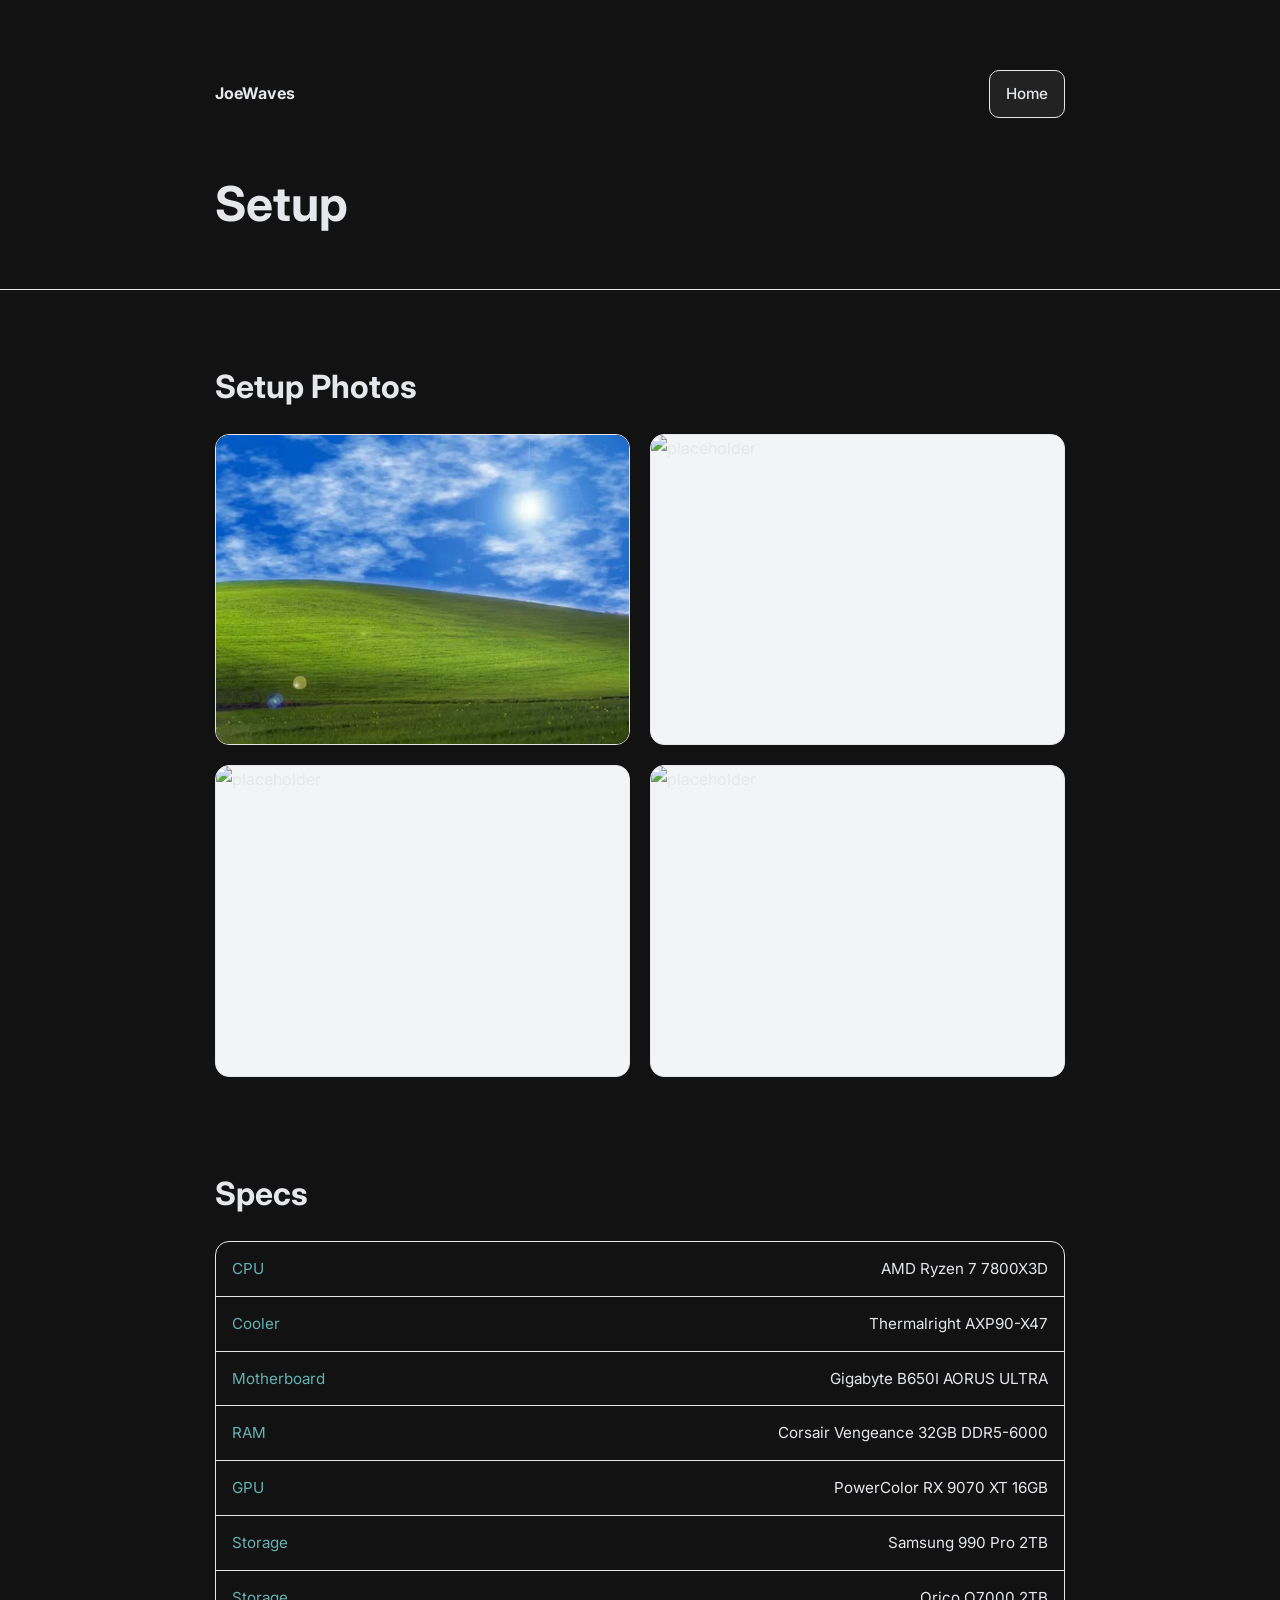
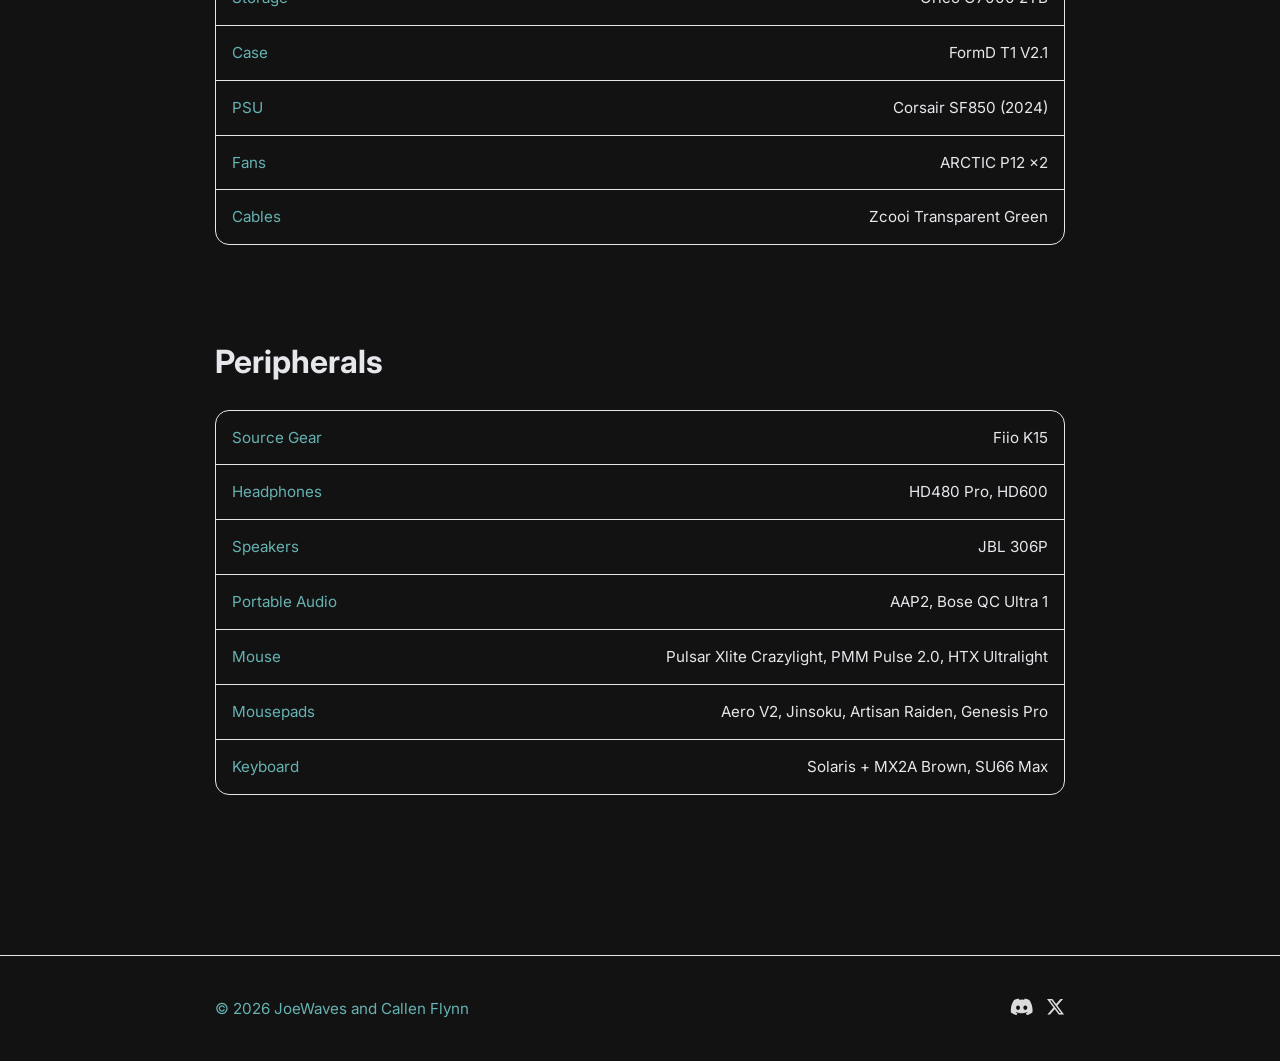
==== setup.html @ bd787885 "Update setup.html" ====
<!DOCTYPE html>
<html lang="en">
<head>
<meta charset="UTF-8">
<meta name="viewport" content="width=device-width, initial-scale=1.0">
<title>Setup | JoeWaves</title>

<link rel="preconnect" href="https://fonts.googleapis.com">
<link rel="preconnect" href="https://fonts.gstatic.com" crossorigin>
<link href="https://fonts.googleapis.com/css2?family=Inter:wght@400;500;600;700;800&display=swap" rel="stylesheet">

<link rel="stylesheet" href="style.css">
<link rel="stylesheet" href="https://cdnjs.cloudflare.com/ajax/libs/font-awesome/6.6.0/css/all.min.css">
</head>

<body>

<header>
<div class="container">

<nav>
    <div class="logo">JoeWaves</div>

    <div class="links">
        <a class="button" href="index.html">Home</a>

    </div>
</nav>

<div class="hero">
    <h1>Setup</h1>
    <p></p>
</div>

</div>
</header>

<main class="container">

<section>
<h2>Setup Photos</h2>

<div class="gallery">
    <img src="assets/3376308.webp" alt="placeholder">
    <img src="assets/124.webp" alt="placeholder">
    <img src="assets/444.webp" alt="placeholder">
    <img src="assets/mojaave.jpg" alt="placeholder">
<!--    <img src="images/setup-1.jpg" alt="Setup photo 1">
    <img src="images/setup-2.jpg" alt="Setup photo 2">
    <img src="images/setup-3.jpg" alt="Setup photo 3">
    <img src="images/setup-4.jpg" alt="Setup photo 4"> -->
     
</div>
</section>

<section>
<h2>Specs</h2>

<div class="specs">

<div class="row"><span>CPU</span><span>AMD Ryzen 7 7800X3D</span></div>
<div class="row"><span>Cooler</span><span>Thermalright AXP90-X47</span></div>
<div class="row"><span>Motherboard</span><span>Gigabyte B650I AORUS ULTRA</span></div>
<div class="row"><span>RAM</span><span>Corsair Vengeance 32GB DDR5-6000</span></div>
<div class="row"><span>GPU</span><span>PowerColor RX 9070 XT 16GB</span></div>
<div class="row"><span>Storage</span><span>Samsung 990 Pro 2TB</span></div>
<div class="row"><span>Storage</span><span>Orico O7000 2TB</span></div>
<div class="row"><span>Case</span><span>FormD T1 V2.1</span></div>
<div class="row"><span>PSU</span><span>Corsair SF850 (2024)</span></div>
<div class="row"><span>Fans</span><span>ARCTIC P12 ×2</span></div>
<div class="row"><span>Cables</span><span>Zcooi Transparent Green</span></div>

</div>
</section>

<!-- AUDIO / PERIPHERALS -->
<section>
<h2>Peripherals</h2>

<div class="specs">

<div class="row">
    <span>Source Gear</span>
    <span>Fiio K15</span>
</div>

<div class="row">
    <span>Headphones</span>
    <span>HD480 Pro, HD600</span>
</div>

<div class="row">
    <span>Speakers</span>
    <span>JBL 306P</span>
</div>

<div class="row">
    <span>Portable Audio</span>
    <span>AAP2, Bose QC Ultra 1</span>
</div>

<div class="row">
    <span>Mouse</span>
    <span>Pulsar Xlite Crazylight, PMM Pulse 2.0, HTX Ultralight</span>
</div>

<div class="row">
    <span>Mousepads</span>
    <span>Aero V2, Jinsoku, Artisan Raiden, Genesis Pro</span>
</div>

<div class="row">
    <span>Keyboard</span>
    <span>Solaris + MX2A Brown, SU66 Max</span>
</div>

</div>
</section>

</main>
<footer>
  <div class="container">
    <span>© 2026 JoeWaves and Callen Flynn </span>

    <div>
      <a href="https://discord.com/users/1365777371340214383" target="_blank">
        <i class="fa-brands fa-discord fa-lg"></i>
      </a>

      <a href="https://x.com/liltimmyonyt" target="_blank">
        <i class="fa-brands fa-x-twitter fa-lg"></i>
      </a>
    </div>
  </div>
</footer>

</body>
</html>
---- style.css ----
:root{
    --bg:#121212;
    --text:#e5e7eb;
    --muted:#66b2b2;
    --border:#e5e7eb;
    --accent:#66b2b2;
    --code:#222222;
}

*{
    margin:0;
    padding:0;
    box-sizing:border-box;
}

html{
    scroll-behavior:smooth;
}

body{
    background:var(--bg);
    color:var(--text);
    font-family:Inter,system-ui,sans-serif;
    line-height:1.7;
}

.container{
    width:min(850px,92%);
    margin:auto;
}

header{
    padding:70px 0 40px;
    border-bottom:1px solid var(--border);
}

nav{
    display:flex;
    justify-content:space-between;
    align-items:center;
    margin-bottom:60px;
}

.logo{
    font-weight:700;
    font-size:1rem;
}

.links{
    display:flex;
    gap:12px;
}

.button{
    text-decoration:none;
    color:var(--text);
    border:1px solid var(--border);
    border-radius:10px;
    padding:10px 16px;
    transition:.15s;
    font-weight:500;
    background:#222222;
    cursor:pointer;
    font-size:.95rem;
}

.button:hover{
    background:#020202;
}

.hero h1{
    font-size:3rem;
    line-height:1.1;
    margin-bottom:16px;
}

.hero p{
    color:var(--muted);
    max-width:650px;
    font-size:1.1rem;
}

main{
    padding:70px 0;
}

section{
    margin-bottom:90px;
}

h2{
    font-size:2rem;
    margin-bottom:20px;
}

p{
    color:var(--muted);
    margin-bottom:18px;
}

.contact-box{
    display:flex;
    flex-direction:column;
    gap:16px;
    max-width:700px;
}

input,
textarea{
    width:100%;
    padding:14px 16px;
    border:1px solid var(--border);
    border-radius:10px;
    font-family:inherit;
    font-size:1rem;
    resize:vertical;
    outline:none;
}

input:focus,
textarea:focus{
    border-color:var(--accent);
}

code{
    background:#f3f4f6;
    padding:3px 7px;
    border-radius:6px;
    font-family:Consolas,monospace;
}

pre{
    background:var(--code);
    color:white;
    padding:22px;
    border-radius:14px;
    overflow:auto;
    margin-top:20px;
}

pre code{
    background:none;
    color:inherit;
    padding:0;
}

footer{
    border-top:1px solid var(--border);
    padding:40px 0;
    color:var(--muted);
    font-size:.95rem;
}
.icon-button{
    display:flex;
    align-items:center;
    justify-content:center;
    gap:8px;

    text-decoration:none;
    color:var(--text);

    border:1px solid var(--border);
    border-radius:10px;

    padding:10px 16px;

    transition:.15s;
    background:white;
    font-weight:500;
}

.icon-button:hover{
    background:#f5f5f5;
}

.icon-button i{
    font-size:18px;
}
.grid{
    display:grid;
    grid-template-columns:repeat(auto-fit, minmax(220px, 1fr));
    gap:18px;
}

.item{
    border:1px solid var(--border);
    border-radius:14px;
    padding:14px;
    background:white;
}

.item img{
    width:100%;
    height:160px;
    object-fit:cover;
    border-radius:10px;
    background:#f3f4f6;
    margin-bottom:10px;
}

.item h3{
    font-size:1rem;
    margin-bottom:4px;
}

.item p{
    font-size:.9rem;
    color:var(--muted);
    margin:0;
}
.gallery{
    display:grid;
    grid-template-columns:1fr;
    gap:14px;
}

.gallery img{
    width:100%;
    border-radius:14px;
    border:1px solid var(--border);
    background:#f3f4f6;
}

.specs{
    border:1px solid var(--border);
    border-radius:14px;
    overflow:hidden;
}

.row{
    display:flex;
    justify-content:space-between;
    padding:14px 16px;
    border-bottom:1px solid var(--border);
    font-size:.95rem;
}

.row:last-child{
    border-bottom:none;
}

.row span:first-child{
    color:var(--muted);
}
footer{
    border-top:1px solid var(--border);
    padding:40px 0;
    color:var(--muted);
    font-size:.95rem;
}

footer .container{
    display:flex;
    align-items:center;
    justify-content:space-between;
    gap:12px;
    flex-wrap:wrap;
}

footer{
    color:var(--muted);
}
footer a{
    display:inline-flex;
    align-items:center;
    justify-content:center;

    margin-left:8px;
    color:white;
    text-decoration:none;

    transition:0.2s ease;
    opacity:0.85;
}

footer a:hover{
    opacity:1;
    transform:translateY(-2px);
}

footer i{
    color:white;
    font-size:1.2rem;
}
.gallery{
    display:grid;
    grid-template-columns:repeat(auto-fit, minmax(280px, 1fr));
    gap:20px;
    margin-top:20px;
}

.gallery img{
    width:100%;
    aspect-ratio:4 / 3;
    object-fit:cover;
    display:block;

    border:1px solid var(--border);
    border-radius:14px;
    background:#f3f4f6;

    transition:transform .2s ease, box-shadow .2s ease;
}

.gallery img:hover{
    transform:scale(1.03);
    box-shadow:0 8px 20px rgba(0,0,0,.25);
}

@media (max-width:768px){
    .gallery{
        grid-template-columns:1fr;
    }
}
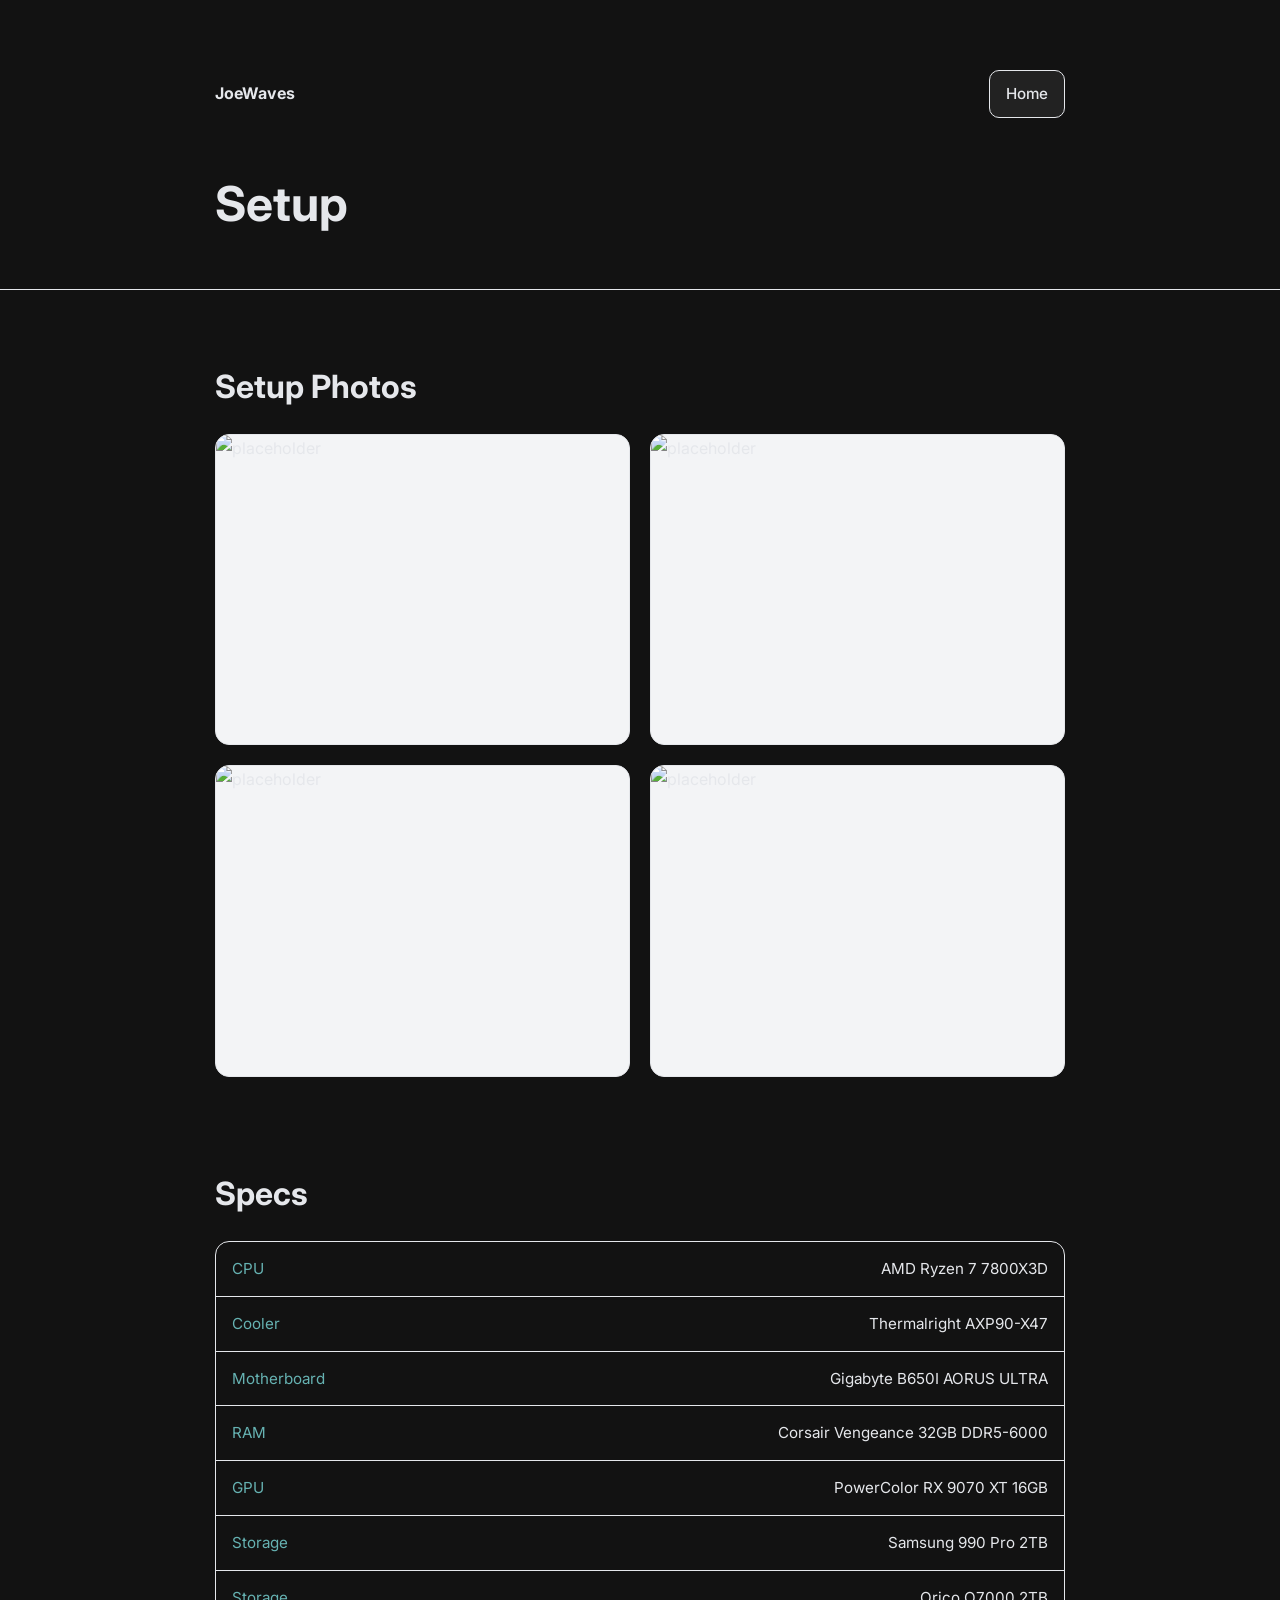
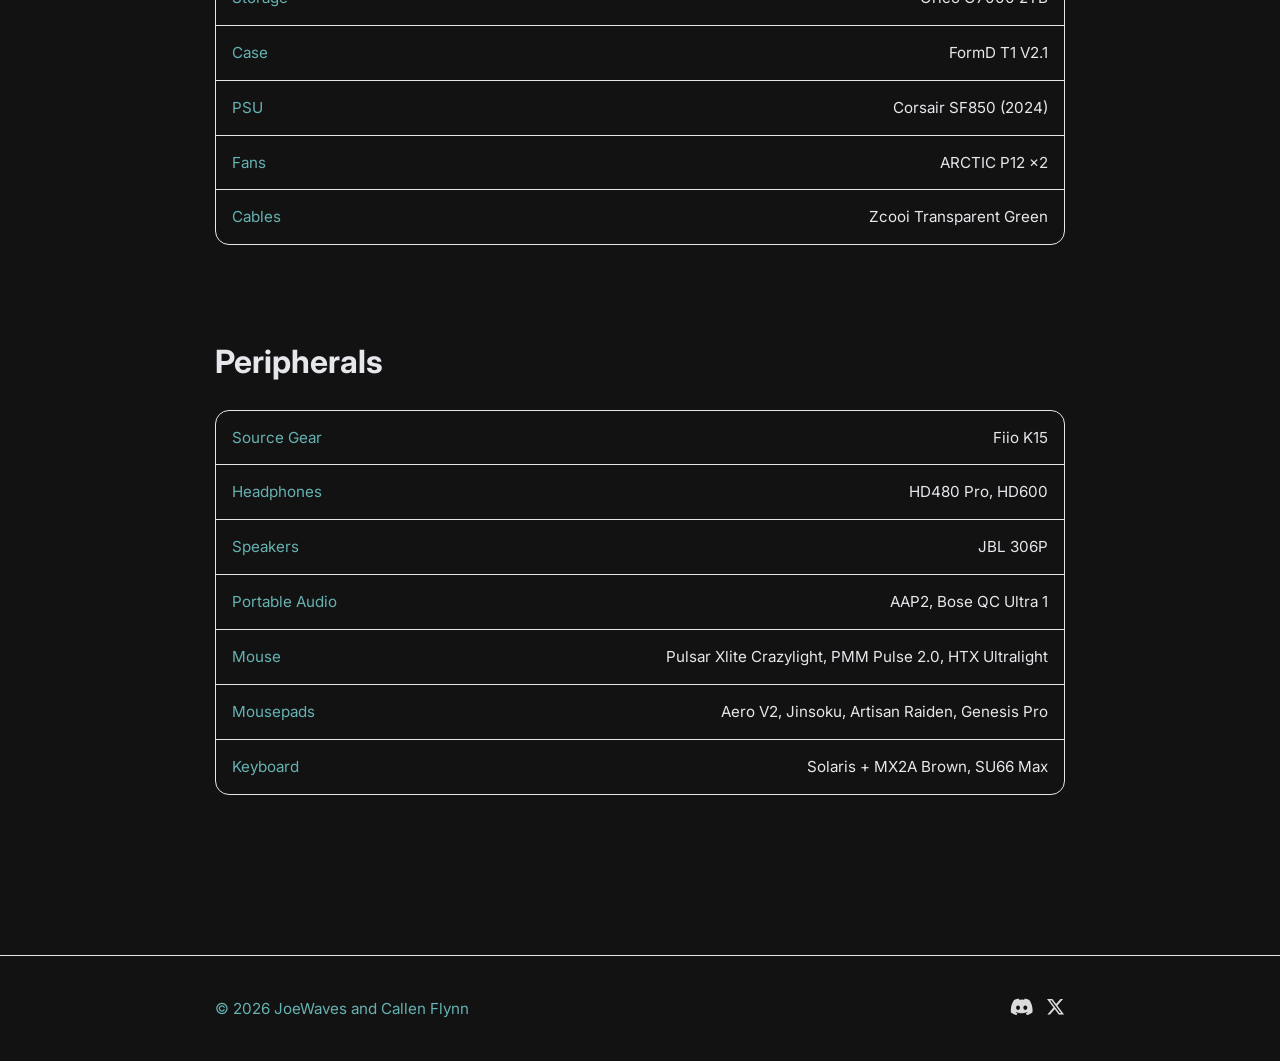
==== commit e7dee831: "Update setup.html" ====
--- a/setup.html
+++ b/setup.html
@@ -41,10 +41,10 @@
 <h2>Setup Photos</h2>
 
 <div class="gallery">
-    <img src="assets/3376308.webp" alt="placeholder">
-    <img src="assets/124.webp" alt="placeholder">
-    <img src="assets/444.webp" alt="placeholder">
-    <img src="assets/mojaave.jpg" alt="placeholder">
+    <img src="assets/shit.webp" alt="placeholder">
+    <img src="assets/shit.webp" alt="placeholder">
+    <img src="assets/shit.webp" alt="placeholder">
+    <img src="assets/shit.webp" alt="placeholder">
 <!--    <img src="images/setup-1.jpg" alt="Setup photo 1">
     <img src="images/setup-2.jpg" alt="Setup photo 2">
     <img src="images/setup-3.jpg" alt="Setup photo 3">
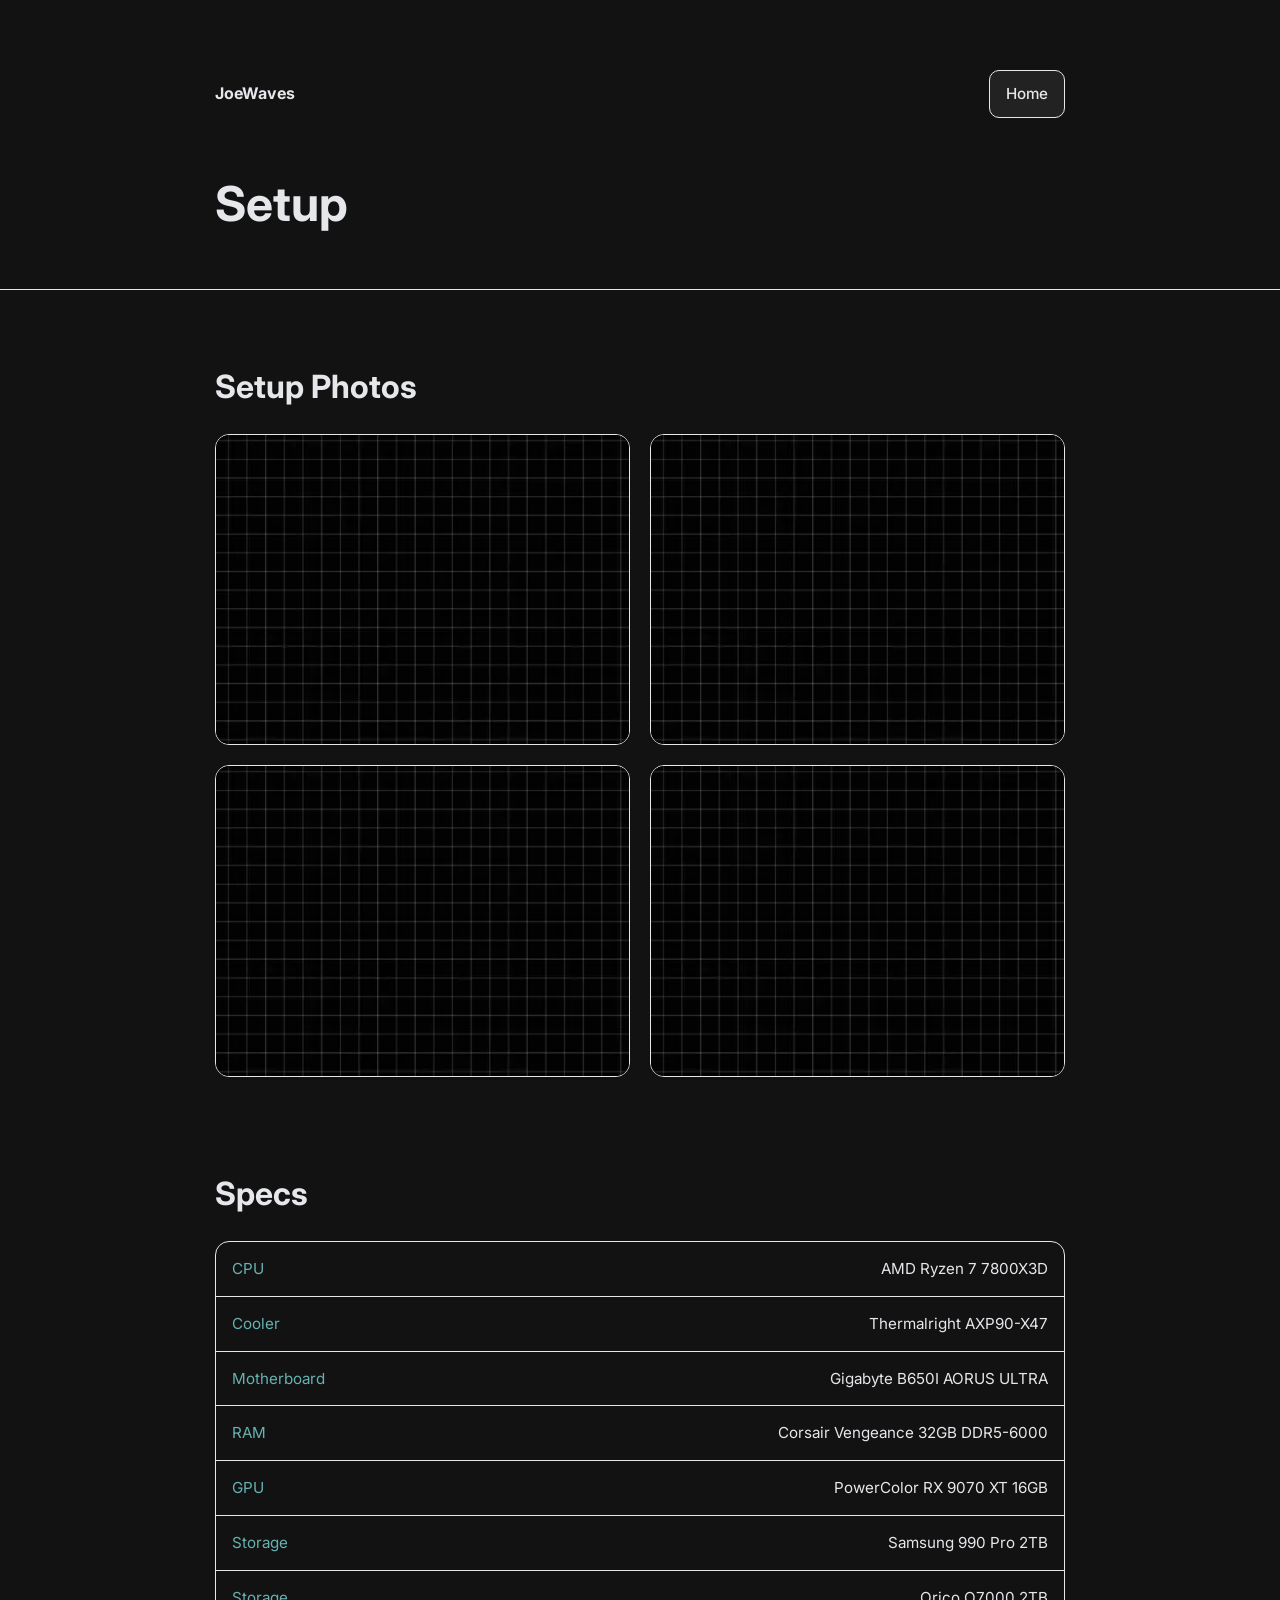
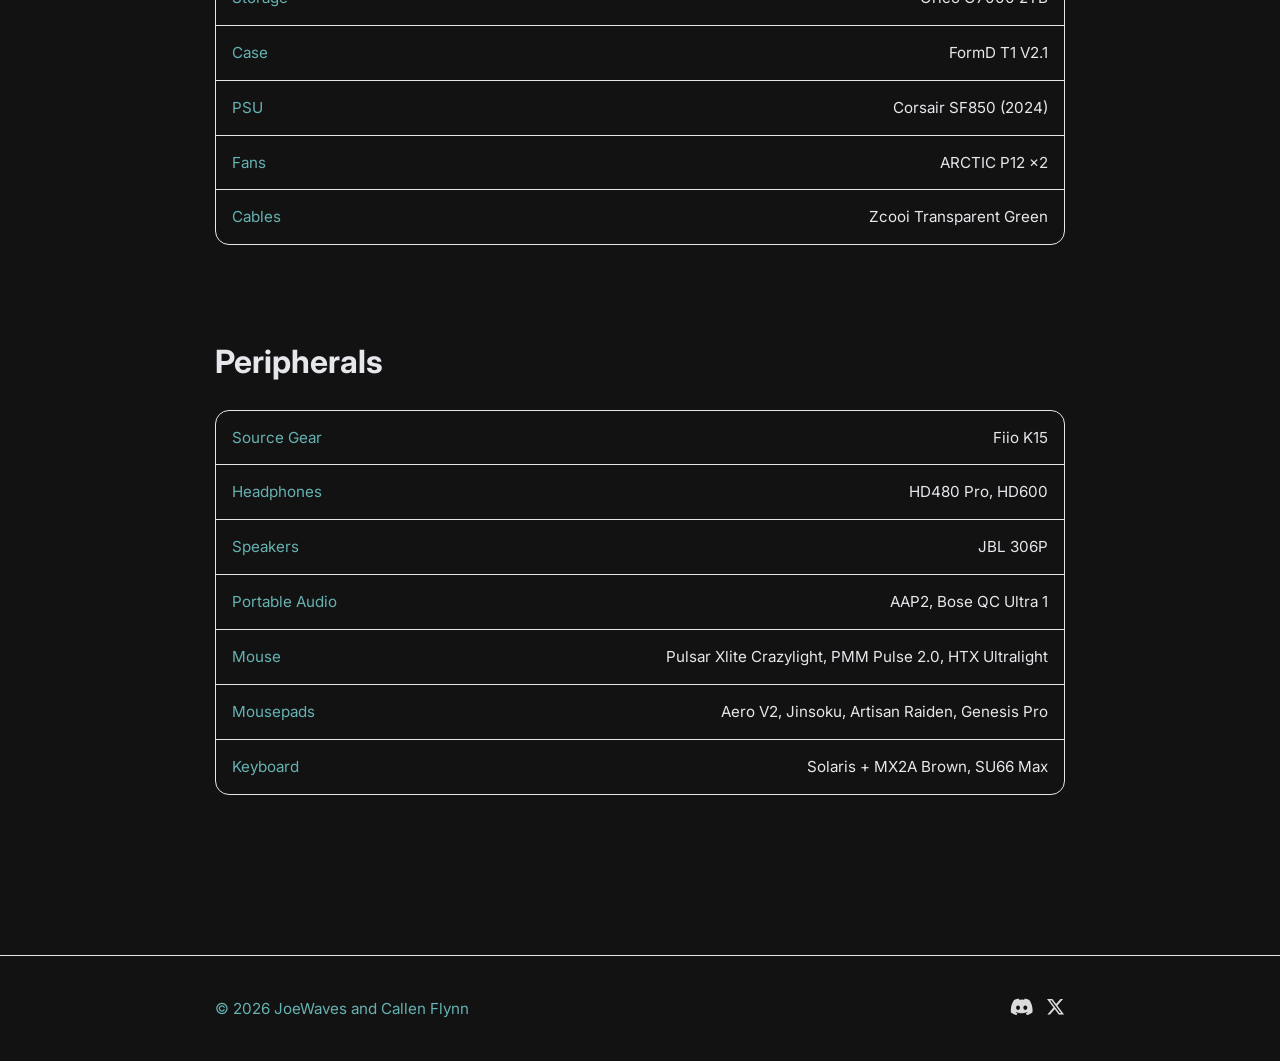
==== commit f941a382: "Update setup.html" ====
--- a/setup.html
+++ b/setup.html
@@ -41,10 +41,10 @@
 <h2>Setup Photos</h2>
 
 <div class="gallery">
-    <img src="assets/shit.webp" alt="placeholder">
-    <img src="assets/shit.webp" alt="placeholder">
-    <img src="assets/shit.webp" alt="placeholder">
-    <img src="assets/shit.webp" alt="placeholder">
+    <img src="assets/Shit.webp" alt="placeholder">
+    <img src="assets/Shit.webp" alt="placeholder">
+    <img src="assets/Shit.webp" alt="placeholder">
+    <img src="assets/Shit.webp" alt="placeholder">
 <!--    <img src="images/setup-1.jpg" alt="Setup photo 1">
     <img src="images/setup-2.jpg" alt="Setup photo 2">
     <img src="images/setup-3.jpg" alt="Setup photo 3">
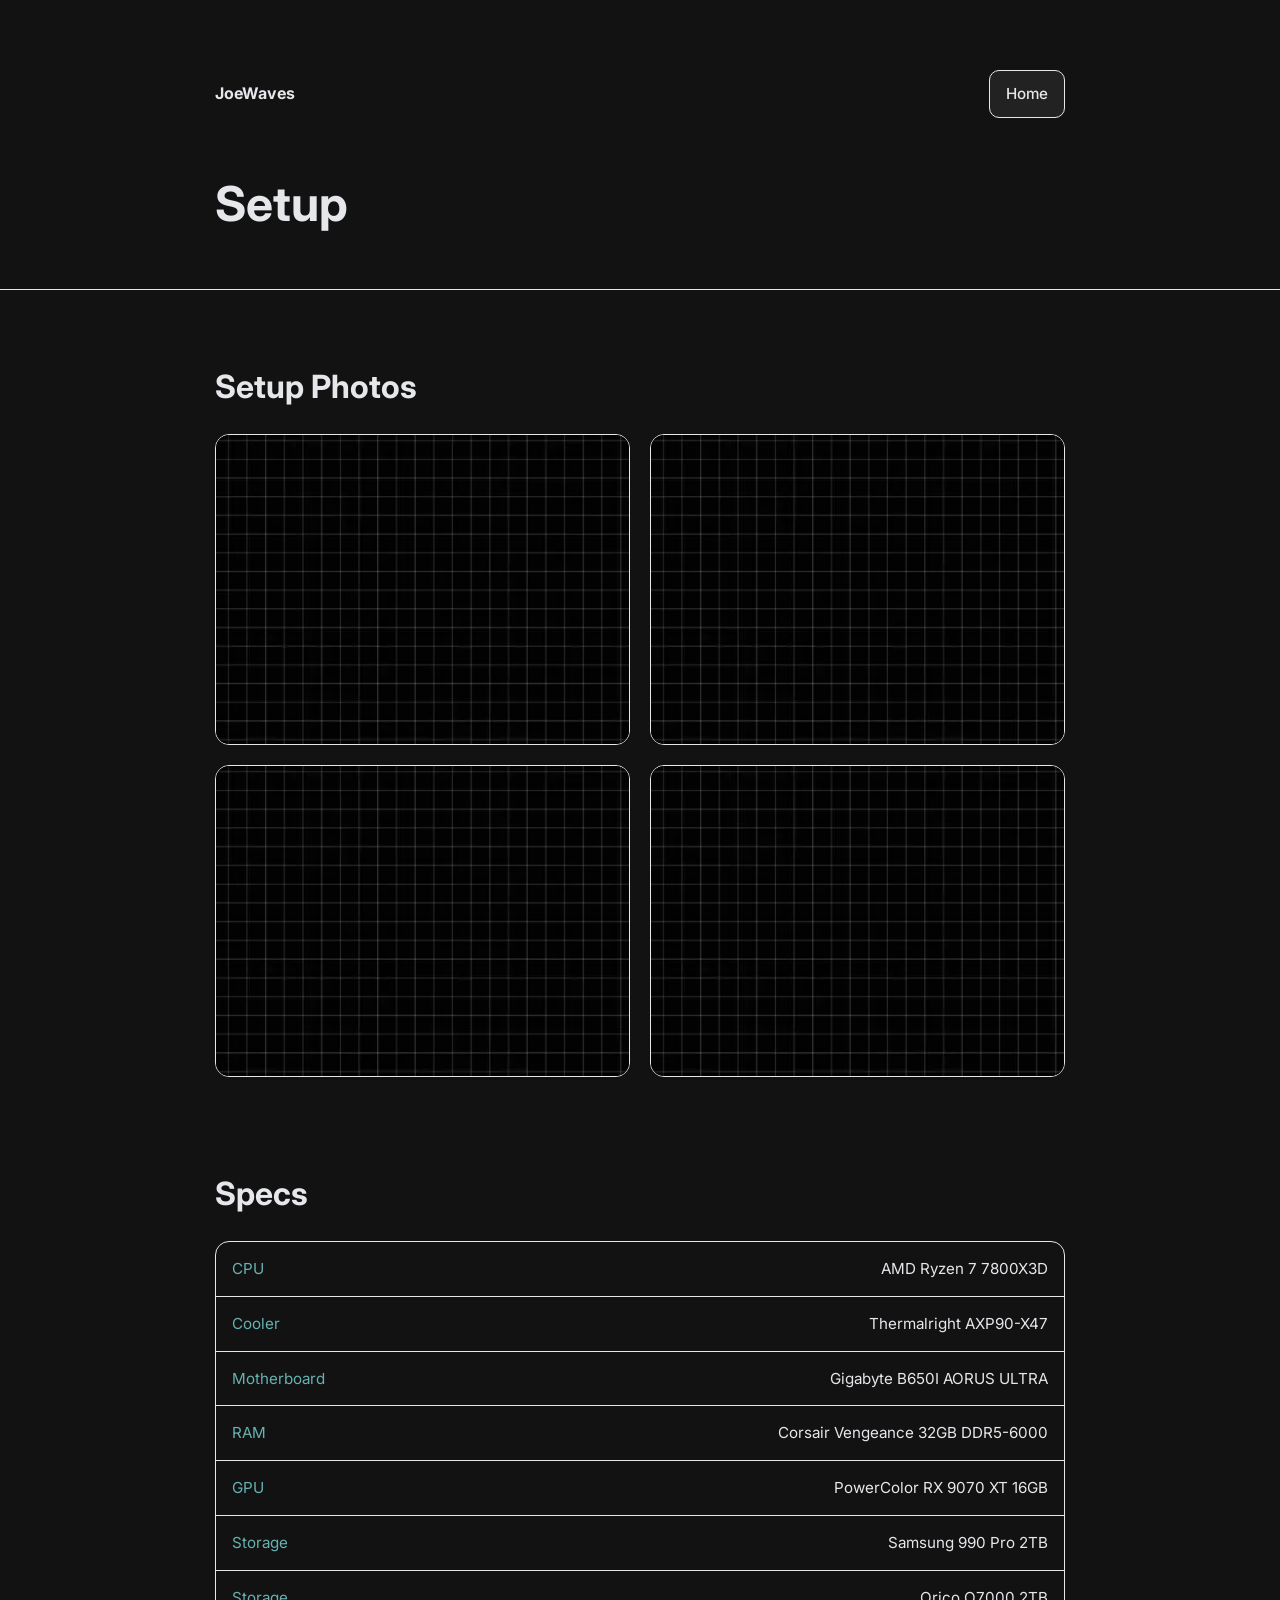
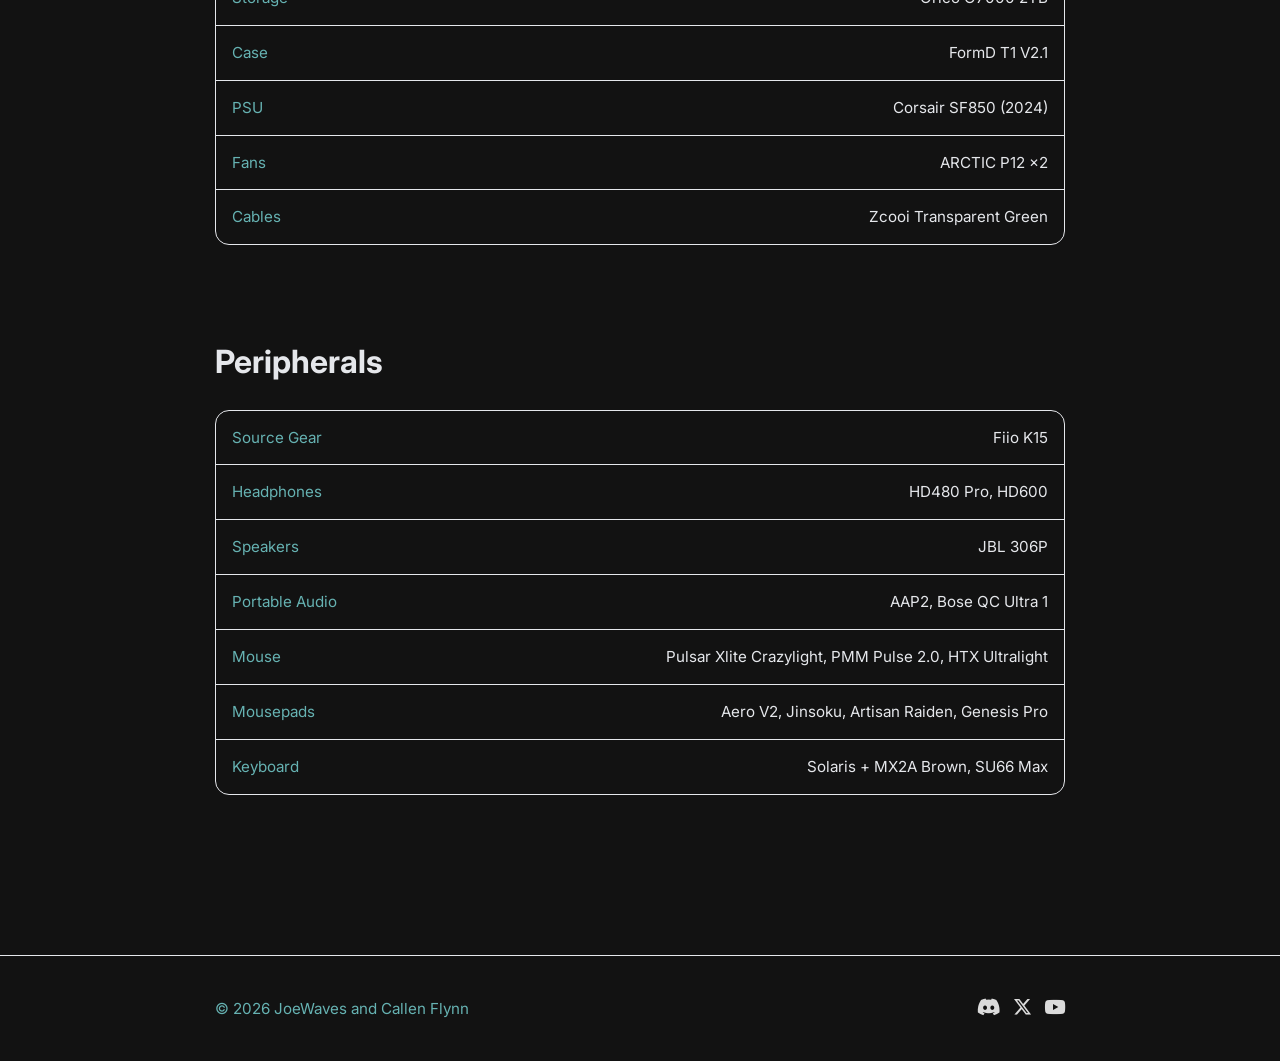
==== commit 63ff9586: "Update setup.html" ====
--- a/setup.html
+++ b/setup.html
@@ -129,6 +129,10 @@
 
       <a href="https://x.com/liltimmyonyt" target="_blank">
         <i class="fa-brands fa-x-twitter fa-lg"></i>
+
+                </a>
+            <a href="https://www.youtube.com/@wavesjoe" target="_blank">
+        <i class="fa-brands fa-youtube fa-lg"></i>
       </a>
     </div>
   </div>
--- a/style.css
+++ b/style.css
@@ -46,9 +46,10 @@
     font-size:1rem;
 }
 
-.links{
-    display:flex;
-    gap:12px;
+.links {
+    display: flex;
+    justify-content: flex-end; /* Pushes both buttons to the far right */
+    gap: 15px;                 /* Adds space between the two buttons */
 }
 
 .button{
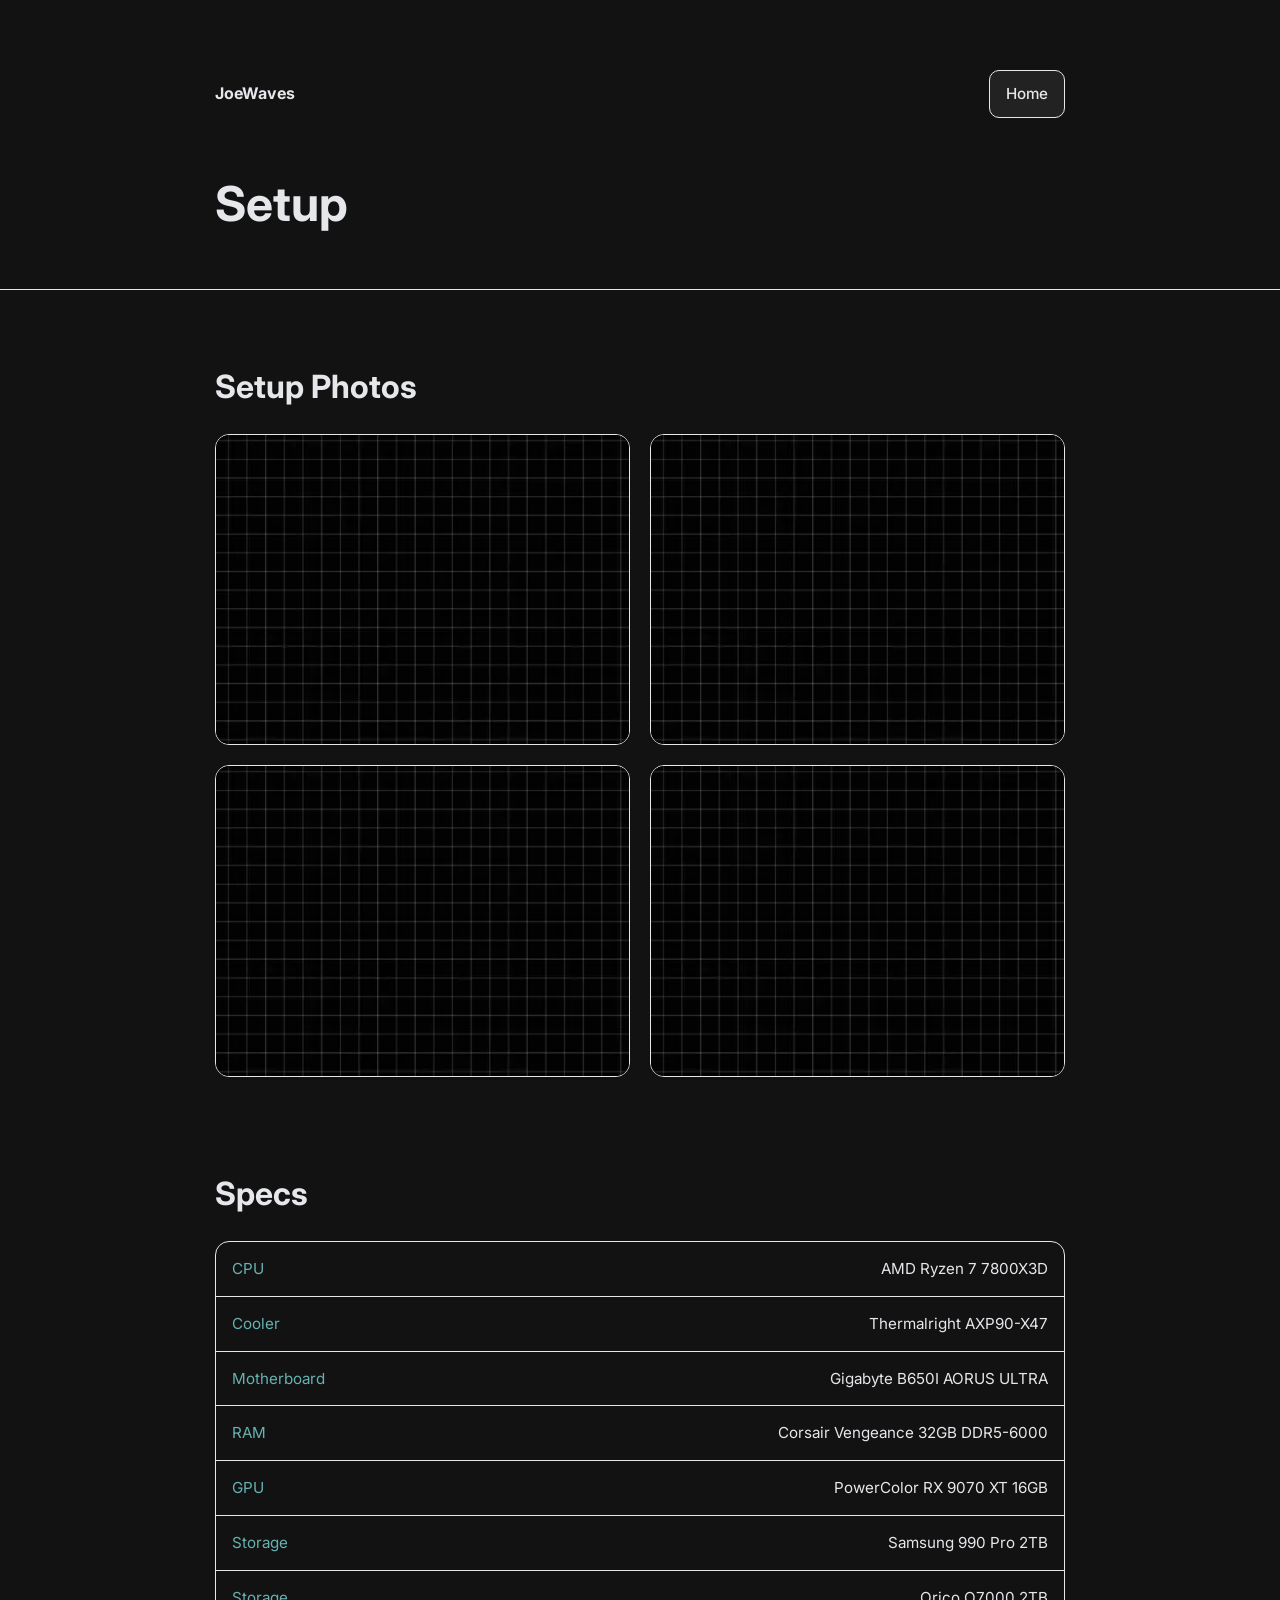
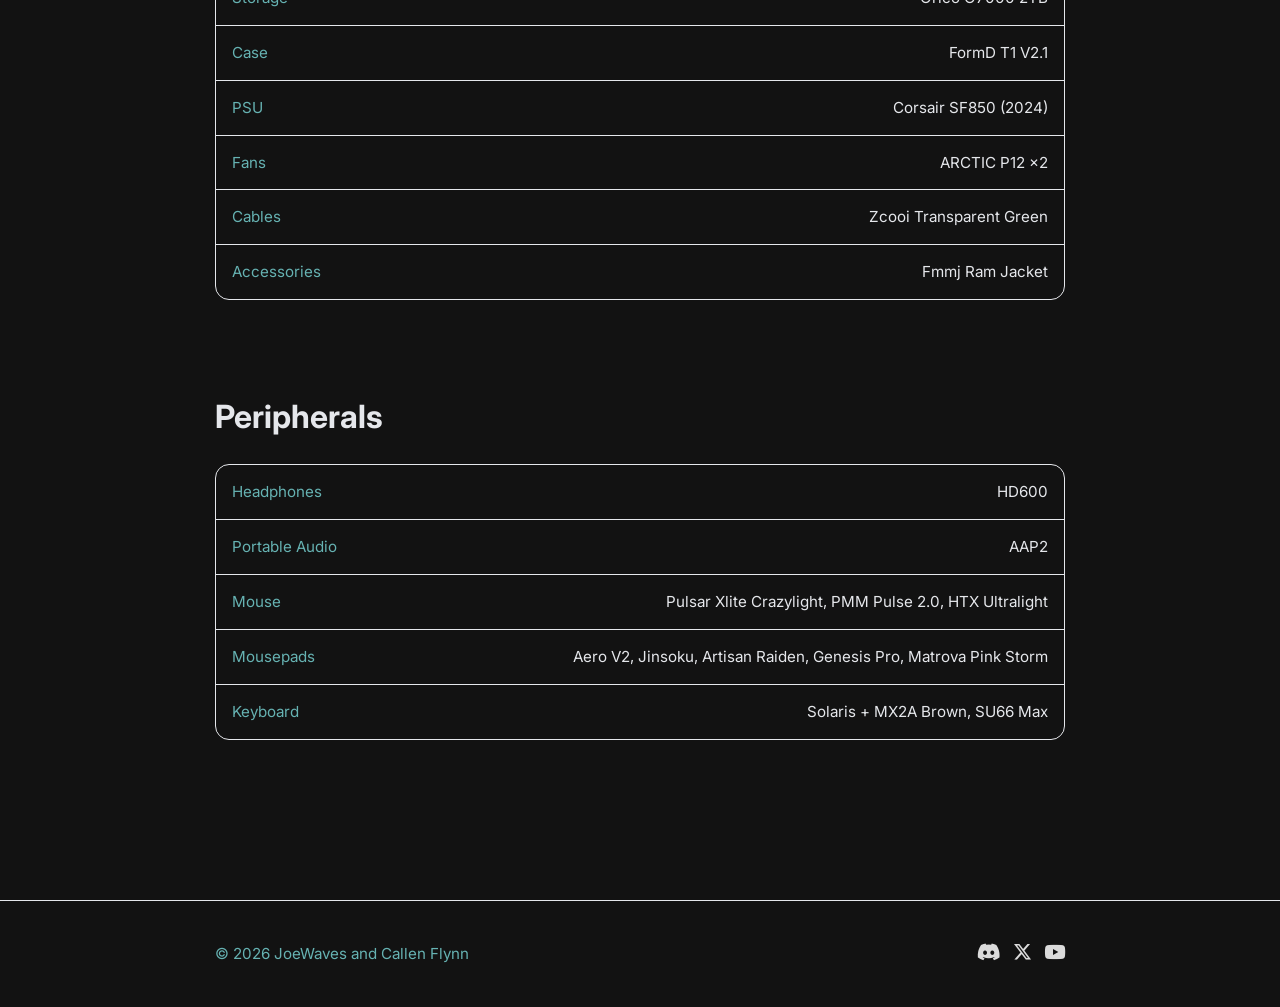
==== commit 4f212d1a: "Update setup.html" ====
--- a/setup.html
+++ b/setup.html
@@ -69,6 +69,7 @@
 <div class="row"><span>PSU</span><span>Corsair SF850 (2024)</span></div>
 <div class="row"><span>Fans</span><span>ARCTIC P12 ×2</span></div>
 <div class="row"><span>Cables</span><span>Zcooi Transparent Green</span></div>
+<div class="row"><span>Accessories</span><span>Fmmj Ram Jacket</span></div>
 
 </div>
 </section>
@@ -80,23 +81,13 @@
 <div class="specs">
 
 <div class="row">
-    <span>Source Gear</span>
-    <span>Fiio K15</span>
-</div>
-
-<div class="row">
     <span>Headphones</span>
-    <span>HD480 Pro, HD600</span>
-</div>
-
-<div class="row">
-    <span>Speakers</span>
-    <span>JBL 306P</span>
+    <span>HD600</span>
 </div>
 
 <div class="row">
     <span>Portable Audio</span>
-    <span>AAP2, Bose QC Ultra 1</span>
+    <span>AAP2</span>
 </div>
 
 <div class="row">
@@ -106,7 +97,7 @@
 
 <div class="row">
     <span>Mousepads</span>
-    <span>Aero V2, Jinsoku, Artisan Raiden, Genesis Pro</span>
+    <span>Aero V2, Jinsoku, Artisan Raiden, Genesis Pro, Matrova Pink Storm</span>
 </div>
 
 <div class="row">
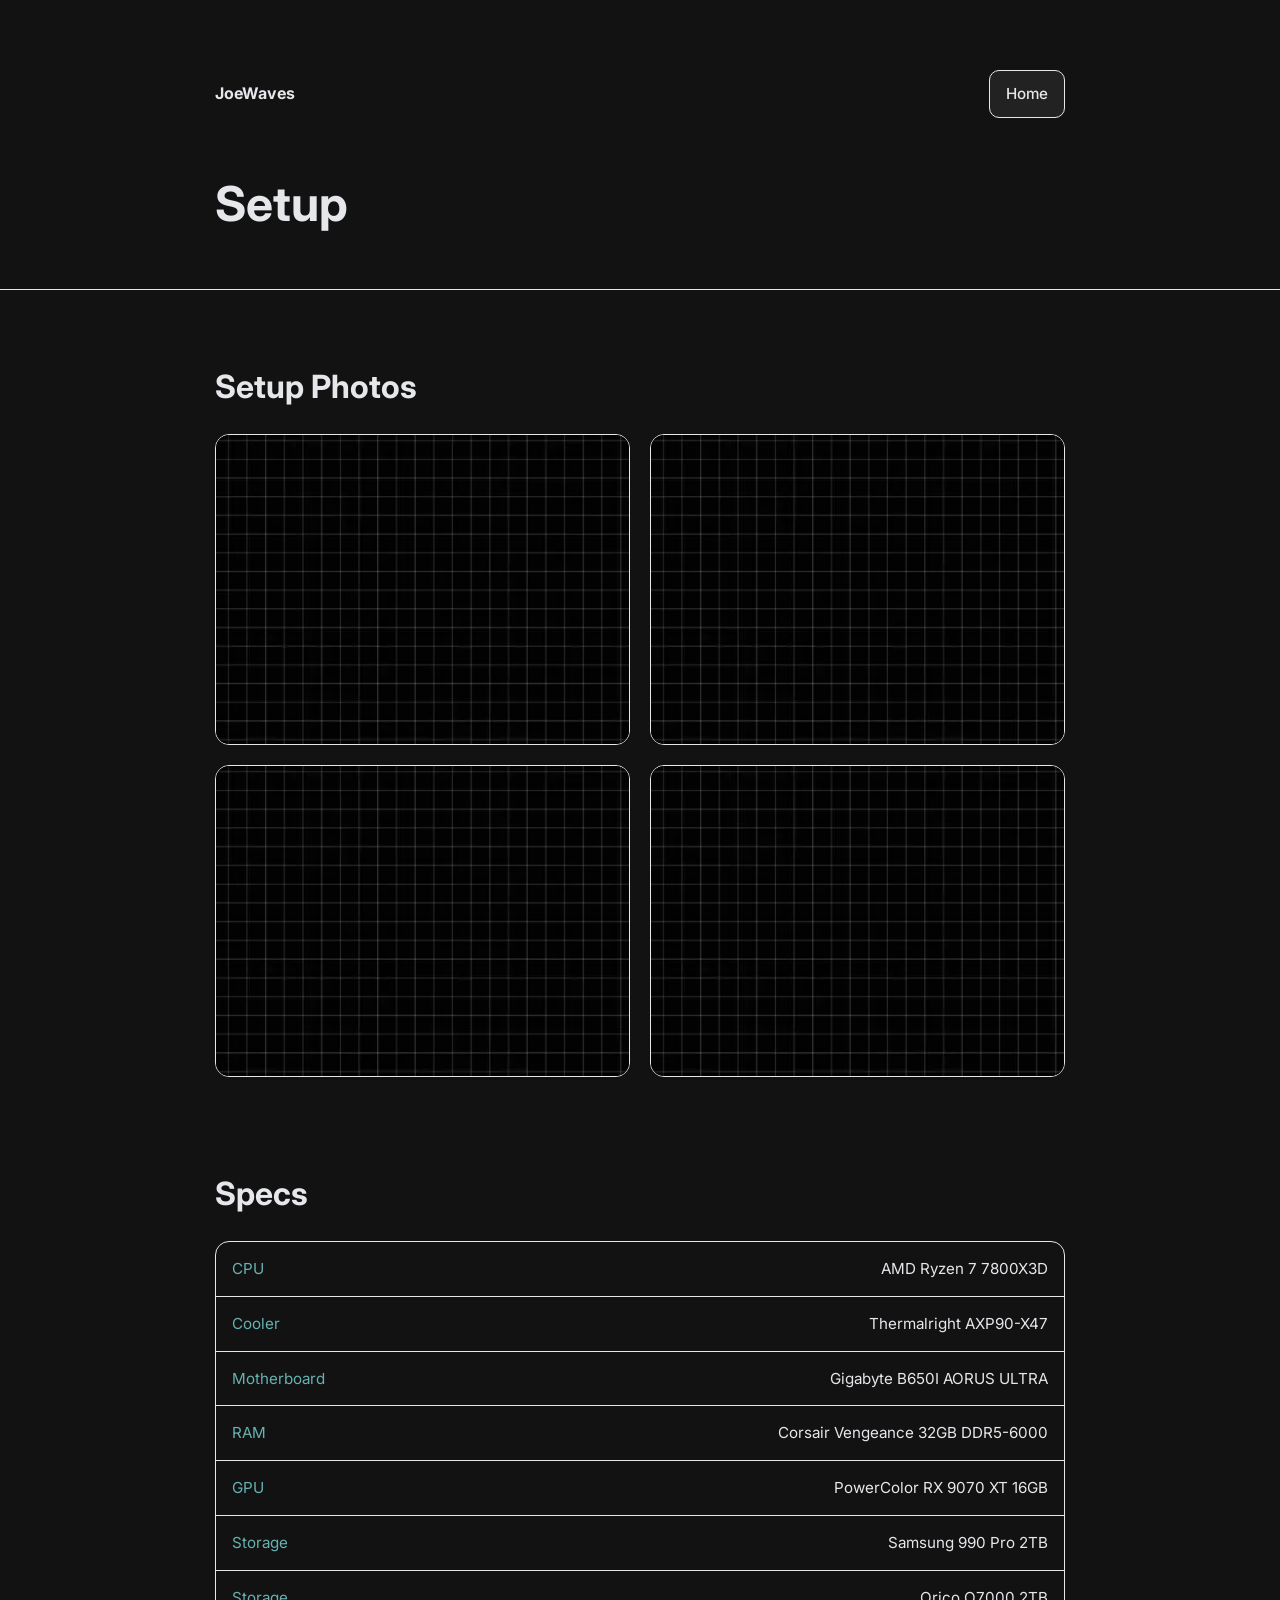
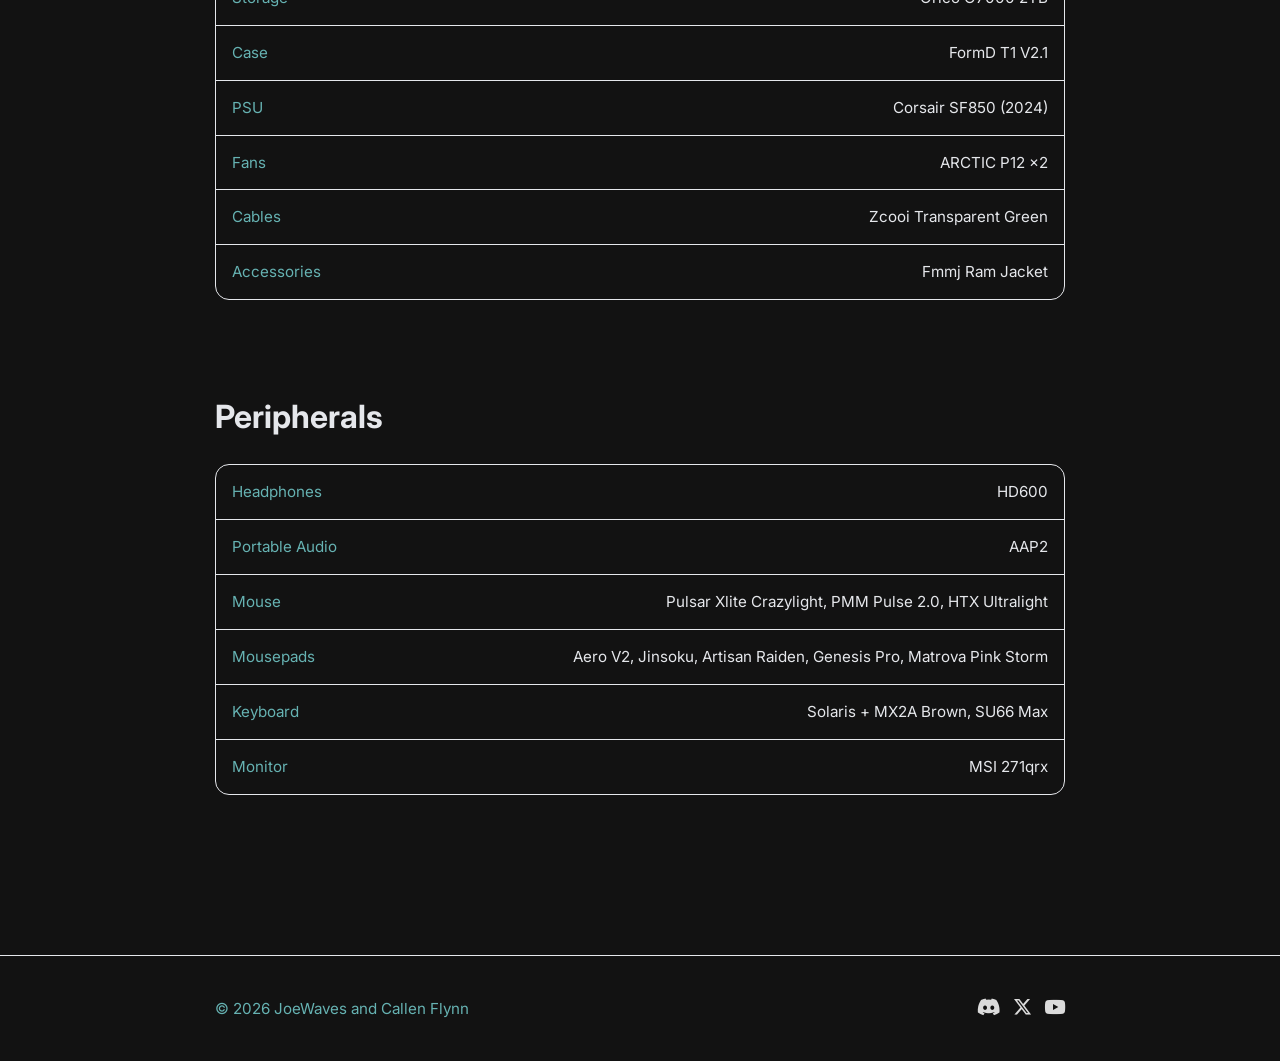
==== commit 24017587: "Add monitor specification to peripherals section Added monitor specification to peripherals section." ====
--- a/setup.html
+++ b/setup.html
@@ -105,6 +105,11 @@
     <span>Solaris + MX2A Brown, SU66 Max</span>
 </div>
 
+    <div class="row">
+    <span>Monitor</span>
+    <span>MSI 271qrx</span>
+</div>
+
 </div>
 </section>
 
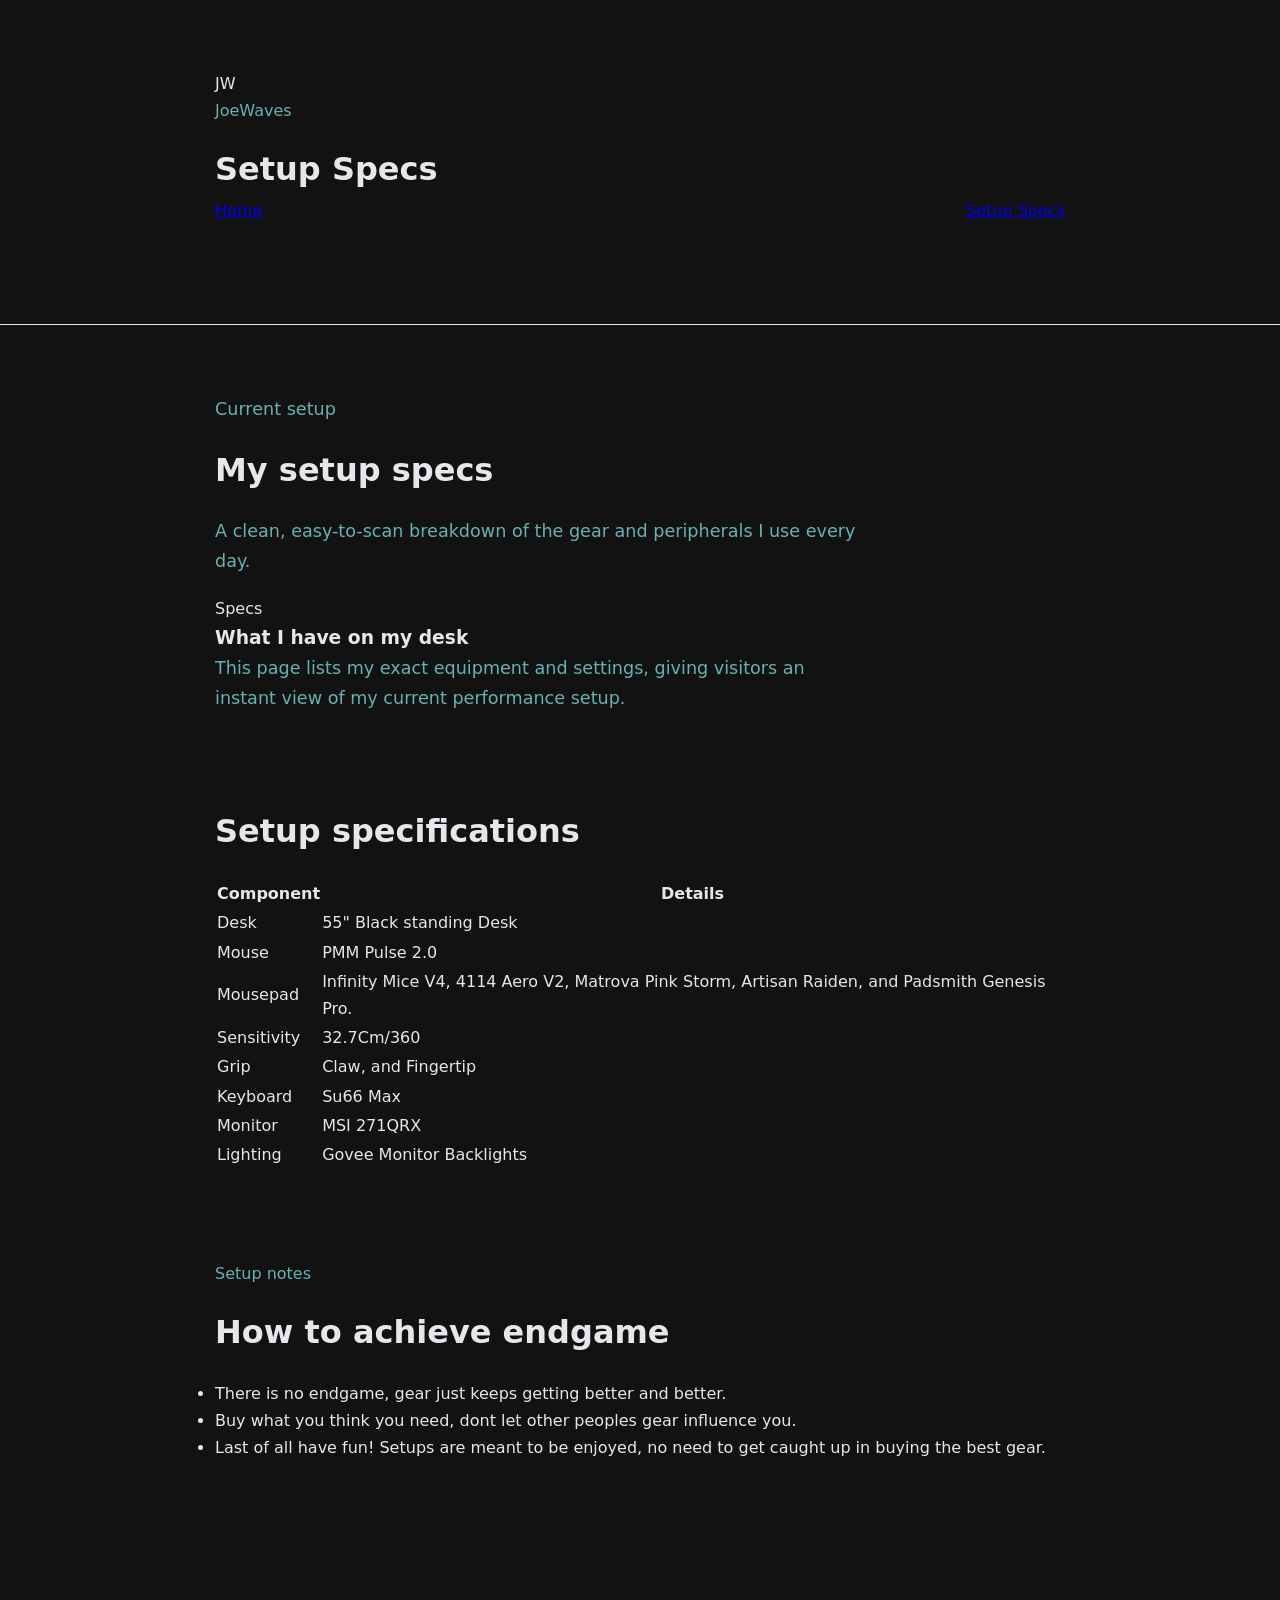
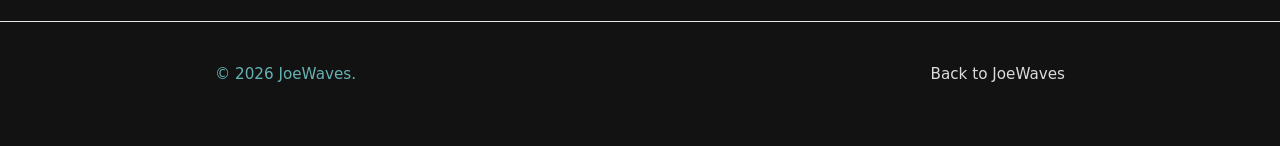
==== commit 8fe9be3b: "Update setup.html" ====
--- a/setup.html
+++ b/setup.html
@@ -1,138 +1,111 @@
 <!DOCTYPE html>
 <html lang="en">
 <head>
-<meta charset="UTF-8">
-<meta name="viewport" content="width=device-width, initial-scale=1.0">
-<title>Setup | JoeWaves</title>
+  <meta charset="UTF-8" />
+  <meta name="viewport" content="width=device-width, initial-scale=1.0" />
+  <title>JoeWaves Setup Specs</title>
+  <meta name="description" content="JoeWaves setup specs page with desk, mouse, and mousepad recommendations for optimal performance." />
+  <link rel="stylesheet" href="style.css" />
+</head>
+<body>
+  <header class="site-header">
+    <div class="container header-inner">
+      <div class="brand">
+        <div class="logo-mark">JW</div>
+        <div>
+          <p class="eyebrow">JoeWaves</p>
+          <h1>Setup Specs</h1>
+        </div>
+      </div>
+      <nav class="site-nav">
+        <a href="index.html">Home</a>
+        <a href="setup.html">Setup Specs</a>
+      </nav>
+    </div>
+  </header>
 
-<link rel="preconnect" href="https://fonts.googleapis.com">
-<link rel="preconnect" href="https://fonts.gstatic.com" crossorigin>
-<link href="https://fonts.googleapis.com/css2?family=Inter:wght@400;500;600;700;800&display=swap" rel="stylesheet">
+  <main>
+    <section class="hero">
+      <div class="container hero-grid">
+        <div class="hero-copy">
+          <p class="eyebrow">Current setup</p>
+          <h2>My setup specs</h2>
+          <p>A clean, easy-to-scan breakdown of the gear and peripherals I use every day.</p>
+        </div>
+        <div class="hero-card">
+          <div class="card-top">
+            <span>Specs</span>
+            <h3>What I have on my desk</h3>
+          </div>
+          <p>This page lists my exact equipment and settings, giving visitors an instant view of my current performance setup.</p>
+        </div>
+      </div>
+    </section>
 
-<link rel="stylesheet" href="style.css">
-<link rel="stylesheet" href="https://cdnjs.cloudflare.com/ajax/libs/font-awesome/6.6.0/css/all.min.css">
-</head>
+    <section class="section section-light">
+      <div class="container">
+        <div class="spec-card">
+          <h2>Setup specifications</h2>
+          <table class="spec-table">
+            <tr>
+              <th>Component</th>
+              <th>Details</th>
+            </tr>
+            <tr>
+              <td>Desk</td>
+              <td>55" Black standing Desk</td>
+            </tr>
+            <tr>
+              <td>Mouse</td>
+              <td>PMM Pulse 2.0</td>
+            </tr>
+            <tr>
+              <td>Mousepad</td>
+              <td>Infinity Mice V4, 4114 Aero V2, Matrova Pink Storm, Artisan Raiden, and Padsmith Genesis Pro.</td>
+            </tr>
+            <tr>
+              <td>Sensitivity</td>
+              <td>32.7Cm/360</td>
+            </tr>
+            <tr>
+              <td>Grip</td>
+              <td>Claw, and Fingertip</td>
+            </tr>
+            <tr>
+              <td>Keyboard</td>
+              <td>Su66 Max</td>
+            </tr>
+            <tr>
+              <td>Monitor</td>
+              <td>MSI 271QRX</td>
+            </tr>
+            <tr>
+              <td>Lighting</td>
+              <td>Govee Monitor Backlights</td>
+            </tr>
+          </table>
+        </div>
+      </div>
+    </section>
 
-<body>
+    <section class="section section-dark">
+      <div class="container">
+        <p class="eyebrow">Setup notes</p>
+        <h2>How to achieve endgame</h2>
+        <ul class="info-list">
+          <li>There is no endgame, gear just keeps getting better and better.</li>
+          <li>Buy what you think you need, dont let other peoples gear influence you.</li>
+          <li>Last of all have fun! Setups are meant to be enjoyed, no need to get caught up in buying the best gear.</li>
+        </ul>
+      </div>
+    </section>
+  </main>
 
-<header>
-<div class="container">
-
-<nav>
-    <div class="logo">JoeWaves</div>
-
-    <div class="links">
-        <a class="button" href="index.html">Home</a>
-
+  <footer class="site-footer">
+    <div class="container footer-inner">
+      <p>© 2026 JoeWaves.</p>
+      <p><a href="index.html">Back to JoeWaves</a></p>
     </div>
-</nav>
-
-<div class="hero">
-    <h1>Setup</h1>
-    <p></p>
-</div>
-
-</div>
-</header>
-
-<main class="container">
-
-<section>
-<h2>Setup Photos</h2>
-
-<div class="gallery">
-    <img src="assets/Shit.webp" alt="placeholder">
-    <img src="assets/Shit.webp" alt="placeholder">
-    <img src="assets/Shit.webp" alt="placeholder">
-    <img src="assets/Shit.webp" alt="placeholder">
-<!--    <img src="images/setup-1.jpg" alt="Setup photo 1">
-    <img src="images/setup-2.jpg" alt="Setup photo 2">
-    <img src="images/setup-3.jpg" alt="Setup photo 3">
-    <img src="images/setup-4.jpg" alt="Setup photo 4"> -->
-     
-</div>
-</section>
-
-<section>
-<h2>Specs</h2>
-
-<div class="specs">
-
-<div class="row"><span>CPU</span><span>AMD Ryzen 7 7800X3D</span></div>
-<div class="row"><span>Cooler</span><span>Thermalright AXP90-X47</span></div>
-<div class="row"><span>Motherboard</span><span>Gigabyte B650I AORUS ULTRA</span></div>
-<div class="row"><span>RAM</span><span>Corsair Vengeance 32GB DDR5-6000</span></div>
-<div class="row"><span>GPU</span><span>PowerColor RX 9070 XT 16GB</span></div>
-<div class="row"><span>Storage</span><span>Samsung 990 Pro 2TB</span></div>
-<div class="row"><span>Storage</span><span>Orico O7000 2TB</span></div>
-<div class="row"><span>Case</span><span>FormD T1 V2.1</span></div>
-<div class="row"><span>PSU</span><span>Corsair SF850 (2024)</span></div>
-<div class="row"><span>Fans</span><span>ARCTIC P12 ×2</span></div>
-<div class="row"><span>Cables</span><span>Zcooi Transparent Green</span></div>
-<div class="row"><span>Accessories</span><span>Fmmj Ram Jacket</span></div>
-
-</div>
-</section>
-
-<!-- AUDIO / PERIPHERALS -->
-<section>
-<h2>Peripherals</h2>
-
-<div class="specs">
-
-<div class="row">
-    <span>Headphones</span>
-    <span>HD600</span>
-</div>
-
-<div class="row">
-    <span>Portable Audio</span>
-    <span>AAP2</span>
-</div>
-
-<div class="row">
-    <span>Mouse</span>
-    <span>Pulsar Xlite Crazylight, PMM Pulse 2.0, HTX Ultralight</span>
-</div>
-
-<div class="row">
-    <span>Mousepads</span>
-    <span>Aero V2, Jinsoku, Artisan Raiden, Genesis Pro, Matrova Pink Storm</span>
-</div>
-
-<div class="row">
-    <span>Keyboard</span>
-    <span>Solaris + MX2A Brown, SU66 Max</span>
-</div>
-
-    <div class="row">
-    <span>Monitor</span>
-    <span>MSI 271qrx</span>
-</div>
-
-</div>
-</section>
-
-</main>
-<footer>
-  <div class="container">
-    <span>© 2026 JoeWaves and Callen Flynn </span>
-
-    <div>
-      <a href="https://discord.com/users/1365777371340214383" target="_blank">
-        <i class="fa-brands fa-discord fa-lg"></i>
-      </a>
-
-      <a href="https://x.com/liltimmyonyt" target="_blank">
-        <i class="fa-brands fa-x-twitter fa-lg"></i>
-
-                </a>
-            <a href="https://www.youtube.com/@wavesjoe" target="_blank">
-        <i class="fa-brands fa-youtube fa-lg"></i>
-      </a>
-    </div>
-  </div>
-</footer>
-
+  </footer>
 </body>
-</html>
+</html
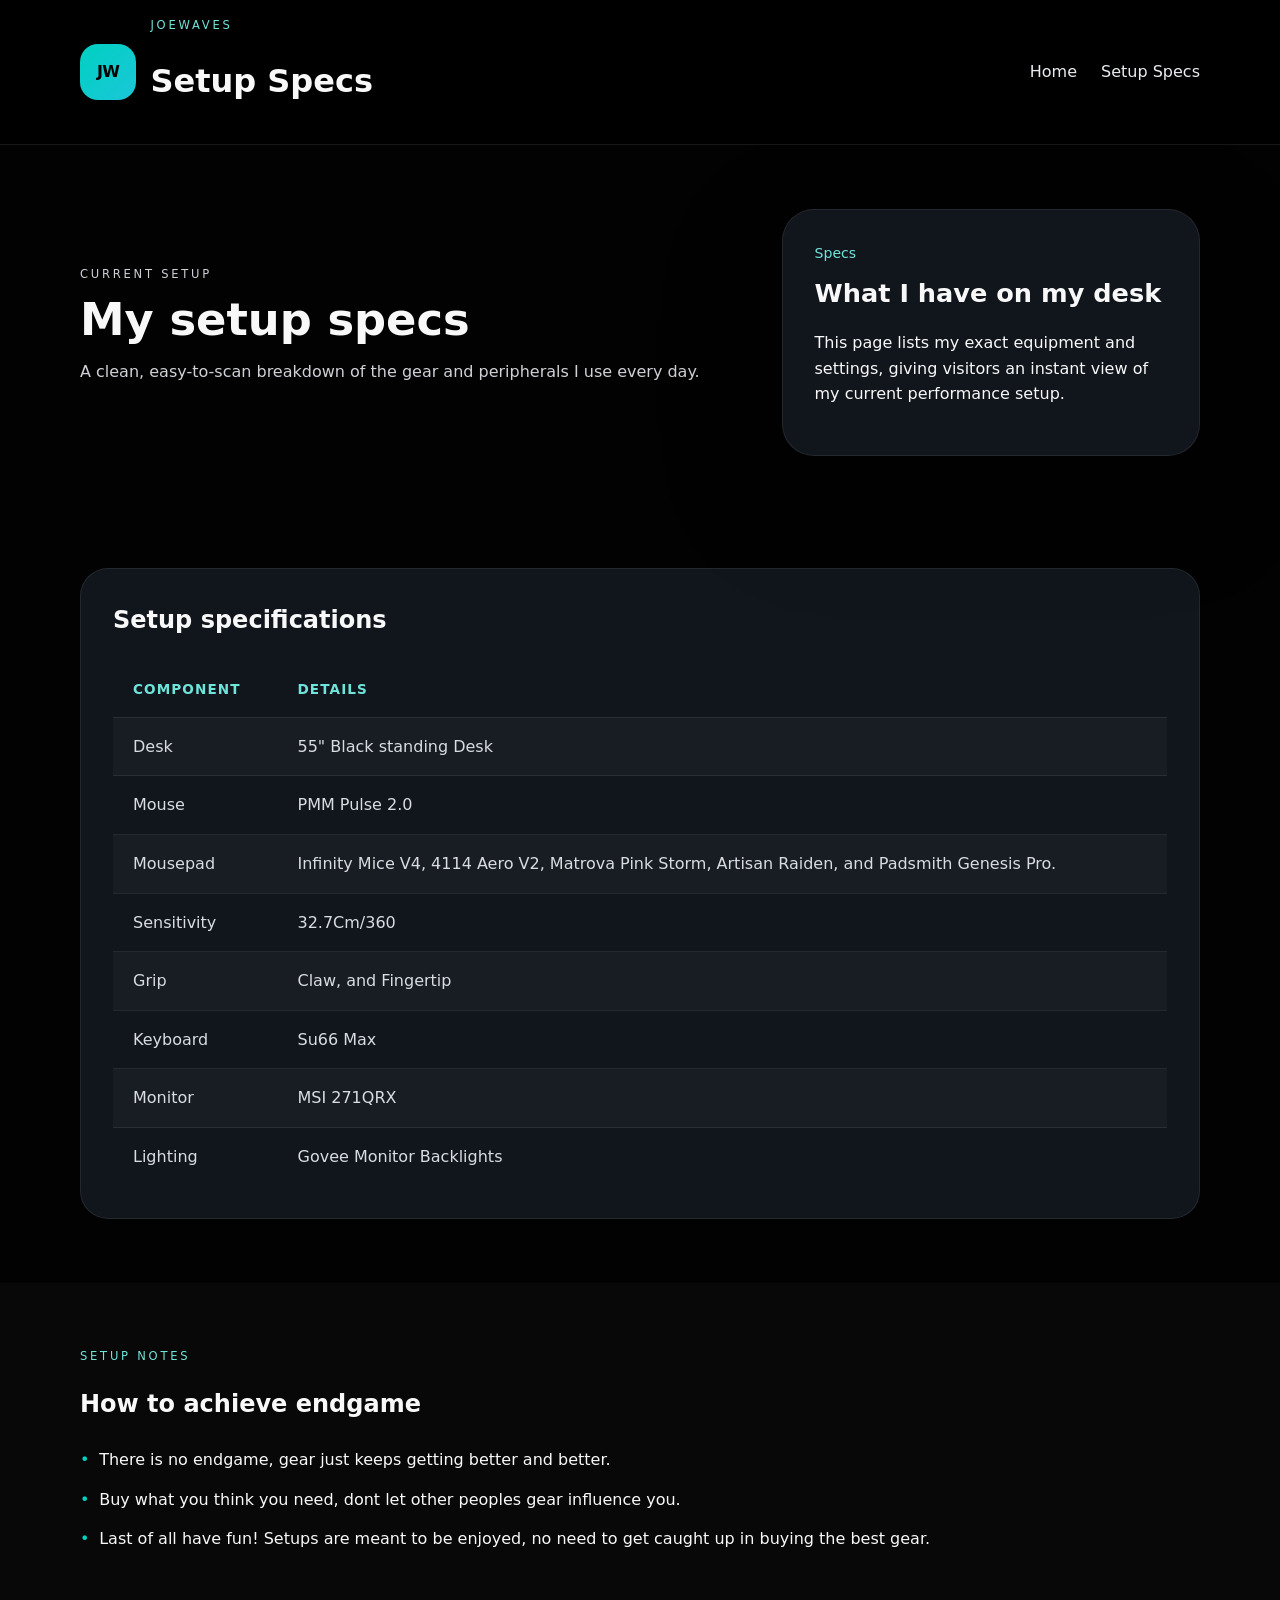
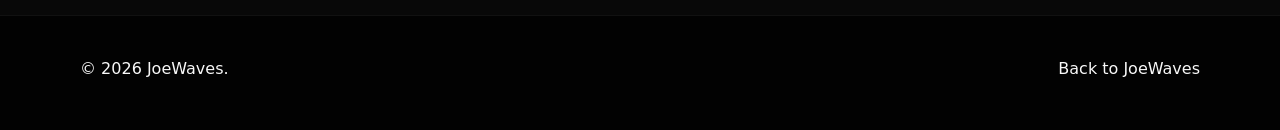
==== commit d4c6e1d5: "Revise setup.html for updated specs and layout Updated the setup page to reflect new specifications " ====
--- a/setup.html
+++ b/setup.html
@@ -3,7 +3,7 @@
 <head>
   <meta charset="UTF-8" />
   <meta name="viewport" content="width=device-width, initial-scale=1.0" />
-  <title>JoeWaves Setup Specs</title>
+  <title>JoeWaves</title>
   <meta name="description" content="JoeWaves setup specs page with desk, mouse, and mousepad recommendations for optimal performance." />
   <link rel="stylesheet" href="style.css" />
 </head>
--- a/style.css
+++ b/style.css
@@ -1,315 +1,440 @@
-:root{
-    --bg:#121212;
-    --text:#e5e7eb;
-    --muted:#66b2b2;
-    --border:#e5e7eb;
-    --accent:#66b2b2;
-    --code:#222222;
-}
-
-*{
-    margin:0;
-    padding:0;
-    box-sizing:border-box;
-}
-
-html{
-    scroll-behavior:smooth;
-}
-
-body{
-    background:var(--bg);
-    color:var(--text);
-    font-family:Inter,system-ui,sans-serif;
-    line-height:1.7;
-}
-
-.container{
-    width:min(850px,92%);
-    margin:auto;
-}
-
-header{
-    padding:70px 0 40px;
-    border-bottom:1px solid var(--border);
-}
-
-nav{
-    display:flex;
-    justify-content:space-between;
-    align-items:center;
-    margin-bottom:60px;
-}
-
-.logo{
-    font-weight:700;
-    font-size:1rem;
-}
-
-.links {
-    display: flex;
-    justify-content: flex-end; /* Pushes both buttons to the far right */
-    gap: 15px;                 /* Adds space between the two buttons */
-}
-
-.button{
-    text-decoration:none;
-    color:var(--text);
-    border:1px solid var(--border);
-    border-radius:10px;
-    padding:10px 16px;
-    transition:.15s;
-    font-weight:500;
-    background:#222222;
-    cursor:pointer;
-    font-size:.95rem;
-}
-
-.button:hover{
-    background:#020202;
-}
-
-.hero h1{
-    font-size:3rem;
-    line-height:1.1;
-    margin-bottom:16px;
-}
-
-.hero p{
-    color:var(--muted);
-    max-width:650px;
-    font-size:1.1rem;
-}
-
-main{
-    padding:70px 0;
-}
-
-section{
-    margin-bottom:90px;
-}
-
-h2{
-    font-size:2rem;
-    margin-bottom:20px;
-}
-
-p{
-    color:var(--muted);
-    margin-bottom:18px;
-}
-
-.contact-box{
-    display:flex;
-    flex-direction:column;
-    gap:16px;
-    max-width:700px;
-}
-
+:root {
+  color-scheme: dark;
+  font-family: Inter, system-ui, -apple-system, BlinkMacSystemFont, "Segoe UI", sans-serif;
+  background: #020202;
+  color: #f8f8f8;
+  line-height: 1.6;
+}
+
+* {
+  box-sizing: border-box;
+}
+
+body {
+  margin: 0;
+  min-height: 100vh;
+}
+
+img {
+  max-width: 100%;
+  display: block;
+}
+
+a {
+  color: inherit;
+  text-decoration: none;
+}
+
+button,
 input,
-textarea{
-    width:100%;
-    padding:14px 16px;
-    border:1px solid var(--border);
-    border-radius:10px;
-    font-family:inherit;
-    font-size:1rem;
-    resize:vertical;
-    outline:none;
-}
-
-input:focus,
-textarea:focus{
-    border-color:var(--accent);
-}
-
-code{
-    background:#f3f4f6;
-    padding:3px 7px;
-    border-radius:6px;
-    font-family:Consolas,monospace;
-}
-
-pre{
-    background:var(--code);
-    color:white;
-    padding:22px;
-    border-radius:14px;
-    overflow:auto;
-    margin-top:20px;
-}
-
-pre code{
-    background:none;
-    color:inherit;
-    padding:0;
-}
-
-footer{
-    border-top:1px solid var(--border);
-    padding:40px 0;
-    color:var(--muted);
-    font-size:.95rem;
-}
-.icon-button{
-    display:flex;
-    align-items:center;
-    justify-content:center;
-    gap:8px;
-
-    text-decoration:none;
-    color:var(--text);
-
-    border:1px solid var(--border);
-    border-radius:10px;
-
-    padding:10px 16px;
-
-    transition:.15s;
-    background:white;
-    font-weight:500;
-}
-
-.icon-button:hover{
-    background:#f5f5f5;
-}
-
-.icon-button i{
-    font-size:18px;
-}
-.grid{
-    display:grid;
-    grid-template-columns:repeat(auto-fit, minmax(220px, 1fr));
-    gap:18px;
-}
-
-.item{
-    border:1px solid var(--border);
-    border-radius:14px;
-    padding:14px;
-    background:white;
-}
-
-.item img{
-    width:100%;
-    height:160px;
-    object-fit:cover;
-    border-radius:10px;
-    background:#f3f4f6;
-    margin-bottom:10px;
-}
-
-.item h3{
-    font-size:1rem;
-    margin-bottom:4px;
-}
-
-.item p{
-    font-size:.9rem;
-    color:var(--muted);
-    margin:0;
-}
-.gallery{
-    display:grid;
-    grid-template-columns:1fr;
-    gap:14px;
-}
-
-.gallery img{
-    width:100%;
-    border-radius:14px;
-    border:1px solid var(--border);
-    background:#f3f4f6;
-}
-
-.specs{
-    border:1px solid var(--border);
-    border-radius:14px;
-    overflow:hidden;
-}
-
-.row{
-    display:flex;
-    justify-content:space-between;
-    padding:14px 16px;
-    border-bottom:1px solid var(--border);
-    font-size:.95rem;
-}
-
-.row:last-child{
-    border-bottom:none;
-}
-
-.row span:first-child{
-    color:var(--muted);
-}
-footer{
-    border-top:1px solid var(--border);
-    padding:40px 0;
-    color:var(--muted);
-    font-size:.95rem;
-}
-
-footer .container{
-    display:flex;
-    align-items:center;
-    justify-content:space-between;
-    gap:12px;
-    flex-wrap:wrap;
-}
-
-footer{
-    color:var(--muted);
-}
-footer a{
-    display:inline-flex;
-    align-items:center;
-    justify-content:center;
-
-    margin-left:8px;
-    color:white;
-    text-decoration:none;
-
-    transition:0.2s ease;
-    opacity:0.85;
-}
-
-footer a:hover{
-    opacity:1;
-    transform:translateY(-2px);
-}
-
-footer i{
-    color:white;
-    font-size:1.2rem;
-}
-.gallery{
-    display:grid;
-    grid-template-columns:repeat(auto-fit, minmax(280px, 1fr));
-    gap:20px;
-    margin-top:20px;
-}
-
-.gallery img{
-    width:100%;
-    aspect-ratio:4 / 3;
-    object-fit:cover;
-    display:block;
-
-    border:1px solid var(--border);
-    border-radius:14px;
-    background:#f3f4f6;
-
-    transition:transform .2s ease, box-shadow .2s ease;
-}
-
-.gallery img:hover{
-    transform:scale(1.03);
-    box-shadow:0 8px 20px rgba(0,0,0,.25);
-}
-
-@media (max-width:768px){
-    .gallery{
-        grid-template-columns:1fr;
-    }
-}
+textarea {
+  font: inherit;
+}
+
+.container {
+  width: min(1120px, calc(100% - 2rem));
+  margin: 0 auto;
+}
+
+.site-header {
+  position: sticky;
+  top: 0;
+  z-index: 20;
+  background: rgba(0, 0, 0, 0.95);
+  border-bottom: 1px solid rgba(255, 255, 255, 0.09);
+}
+
+.header-inner {
+  display: flex;
+  align-items: center;
+  justify-content: space-between;
+  gap: 1rem;
+  padding: 1rem 0;
+}
+
+.brand {
+  display: flex;
+  align-items: center;
+  gap: 0.9rem;
+}
+
+.logo-mark {
+  width: 56px;
+  height: 56px;
+  border-radius: 18px;
+  background: linear-gradient(135deg, #00d1c1 0%, #1bc6d8 100%);
+  display: grid;
+  place-items: center;
+  font-weight: 800;
+  color: #020202;
+  letter-spacing: -0.05em;
+}
+
+.eyebrow {
+  text-transform: uppercase;
+  letter-spacing: 0.24em;
+  font-size: 0.72rem;
+  color: #6fe4da;
+  margin: 0 0 0.75rem;
+}
+
+.site-nav {
+  display: flex;
+  gap: 1.5rem;
+  flex-wrap: wrap;
+}
+
+.site-nav a {
+  color: #e9ebef;
+  transition: color 0.2s ease;
+}
+
+.site-nav a:hover {
+  color: #6fe4da;
+}
+
+.hero {
+  padding: 4rem 0 3rem;
+}
+
+.hero-grid {
+  display: grid;
+  grid-template-columns: 1.6fr 1fr;
+  gap: 2rem;
+  align-items: center;
+}
+
+.hero-copy h2 {
+  font-size: clamp(2.2rem, 3.5vw, 3.6rem);
+  margin: 0;
+  line-height: 1.05;
+}
+
+.hero-copy p {
+  max-width: 42rem;
+  color: #cfd1d7;
+}
+
+.hero-actions {
+  display: flex;
+  flex-wrap: wrap;
+  gap: 1rem;
+  margin-top: 1.75rem;
+}
+
+.button {
+  display: inline-flex;
+  align-items: center;
+  justify-content: center;
+  padding: 0.95rem 1.5rem;
+  border-radius: 999px;
+  border: 1px solid transparent;
+  cursor: pointer;
+  transition: transform 0.2s ease, background-color 0.2s ease, border-color 0.2s ease;
+}
+
+.button:hover {
+  transform: translateY(-1px);
+}
+
+.button-primary {
+  background: #00d1c1;
+  color: #020202;
+}
+
+.button-secondary {
+  background: transparent;
+  border-color: rgba(111, 228, 218, 0.35);
+  color: #dfe3e8;
+}
+
+.hero-card {
+  padding: 2rem;
+  border-radius: 32px;
+  background: rgba(18, 23, 30, 0.95);
+  border: 1px solid rgba(255, 255, 255, 0.08);
+  box-shadow: 0 40px 120px rgba(0, 0, 0, 0.30);
+}
+
+.card-top {
+  display: flex;
+  flex-direction: column;
+  gap: 0.5rem;
+}
+
+.card-top span {
+  font-size: 0.88rem;
+  color: #6fe4da;
+}
+
+.card-top h3 {
+  margin: 0;
+  font-size: 1.6rem;
+}
+
+.info-list {
+  list-style: none;
+  padding: 0;
+  margin: 1.5rem 0 0;
+  display: grid;
+  gap: 0.85rem;
+}
+
+.info-list li {
+  padding-left: 1.2rem;
+  position: relative;
+}
+
+.info-list li::before {
+  content: "•";
+  position: absolute;
+  left: 0;
+  color: #00d1c1;
+}
+
+.section {
+  padding: 4rem 0;
+}
+
+.section-light {
+  background: #020202;
+}
+
+.section-dark {
+  background: #080808;
+}
+
+.section-grid {
+  display: grid;
+  grid-template-columns: 1.5fr 1fr;
+  gap: 2rem;
+  align-items: start;
+}
+
+.stats-grid {
+  display: grid;
+  gap: 1rem;
+}
+
+.stat-card {
+  padding: 1.4rem;
+  border: 1px solid rgba(255, 255, 255, 0.08);
+  border-radius: 24px;
+  background: rgba(19, 24, 31, 0.92);
+}
+
+.stat-card strong {
+  display: block;
+  font-size: 2rem;
+  margin-bottom: 0.35rem;
+}
+
+.features-grid,
+.products-grid,
+.contact-grid,
+.blog-grid {
+  display: grid;
+  gap: 1.5rem;
+}
+
+.features-grid,
+.blog-grid {
+  grid-template-columns: repeat(3, minmax(0, 1fr));
+}
+
+.feature-card,
+.blog-card {
+  padding: 1.75rem;
+  border-radius: 24px;
+  background: rgba(18, 23, 31, 0.95);
+  border: 1px solid rgba(255, 255, 255, 0.06);
+}
+
+.blog-card {
+  min-height: 180px;
+}
+
+.blog-card-content h3 {
+  margin-top: 0;
+}
+
+.blog-card .meta {
+  margin-top: 0.85rem;
+  color: #96d9cf;
+  font-size: 0.95rem;
+}
+
+.feature-card h3 {
+  margin-top: 0;
+}
+
+.products-grid {
+  grid-template-columns: repeat(3, minmax(0, 1fr));
+}
+
+.product-card {
+  padding: 1.75rem;
+  border-radius: 24px;
+  background: rgba(17, 22, 29, 0.96);
+  border: 1px solid rgba(255, 255, 255, 0.08);
+}
+
+.product-image {
+  display: grid;
+  place-items: center;
+  height: 170px;
+  border-radius: 22px;
+  margin-bottom: 1.25rem;
+  color: #ffffff;
+  font-weight: 700;
+  text-transform: uppercase;
+  letter-spacing: 0.08em;
+}
+
+.product-image-soft {
+  background: rgba(111, 228, 218, 0.18);
+}
+
+.product-image-hard {
+  background: rgba(255, 255, 255, 0.08);
+}
+
+.product-image-luxury {
+  background: rgba(18, 23, 31, 0.85);
+}
+
+.spec-card {
+  padding: 2rem;
+  border-radius: 28px;
+  background: rgba(18, 23, 31, 0.96);
+  border: 1px solid rgba(255, 255, 255, 0.08);
+}
+
+.spec-card h2 {
+  margin-top: 0;
+  margin-bottom: 1.5rem;
+}
+
+.spec-table {
+  width: 100%;
+  border-collapse: collapse;
+  text-align: left;
+}
+
+.spec-table th,
+.spec-table td {
+  padding: 1rem 1.25rem;
+  border-bottom: 1px solid rgba(255, 255, 255, 0.08);
+}
+
+.spec-table th {
+  color: #6fe4da;
+  text-transform: uppercase;
+  letter-spacing: 0.08em;
+  font-size: 0.85rem;
+}
+
+.spec-table tr:nth-child(2n) {
+  background: rgba(255, 255, 255, 0.03);
+}
+
+.spec-table tr:last-child td {
+  border-bottom: none;
+}
+
+.spec-table td {
+  color: #d9dce1;
+}
+
+.contact-section {
+  background: rgba(0, 0, 0, 0.98);
+}
+
+.contact-grid {
+  grid-template-columns: 1fr 1fr;
+  align-items: start;
+}
+
+.contact-details {
+  list-style: none;
+  padding: 0;
+  margin: 1.5rem 0 0;
+  display: grid;
+  gap: 0.85rem;
+}
+
+.contact-details li {
+  color: #d8dae0;
+}
+
+.contact-form {
+  display: grid;
+  gap: 1rem;
+  padding: 1.75rem;
+  border-radius: 28px;
+  background: rgba(14, 18, 25, 0.95);
+  border: 1px solid rgba(255, 255, 255, 0.06);
+}
+
+.contact-form label {
+  font-size: 0.95rem;
+  color: #e5e7eb;
+}
+
+.contact-form input,
+.contact-form textarea {
+  width: 100%;
+  padding: 0.95rem 1rem;
+  border: 1px solid rgba(255, 255, 255, 0.12);
+  border-radius: 16px;
+  background: rgba(10, 14, 20, 0.95);
+  color: #f4f6f8;
+}
+
+.contact-form input:focus,
+.contact-form textarea:focus {
+  outline: 2px solid rgba(111, 228, 218, 0.45);
+  outline-offset: 2px;
+}
+
+.site-footer {
+  padding: 1.5rem 0 2rem;
+  border-top: 1px solid rgba(255, 255, 255, 0.06);
+}
+
+.footer-inner {
+  display: flex;
+  align-items: center;
+  justify-content: space-between;
+  gap: 1rem;
+  flex-wrap: wrap;
+}
+
+@media (max-width: 960px) {
+  .hero-grid,
+  .section-grid,
+  .features-grid,
+  .products-grid,
+  .contact-grid {
+    grid-template-columns: 1fr;
+  }
+
+  .site-nav {
+    justify-content: flex-start;
+  }
+}
+
+@media (max-width: 640px) {
+  .header-inner {
+    flex-direction: column;
+    align-items: flex-start;
+  }
+
+  .hero {
+    padding-top: 3rem;
+  }
+
+  .button {
+    width: 100%;
+  }
+}
